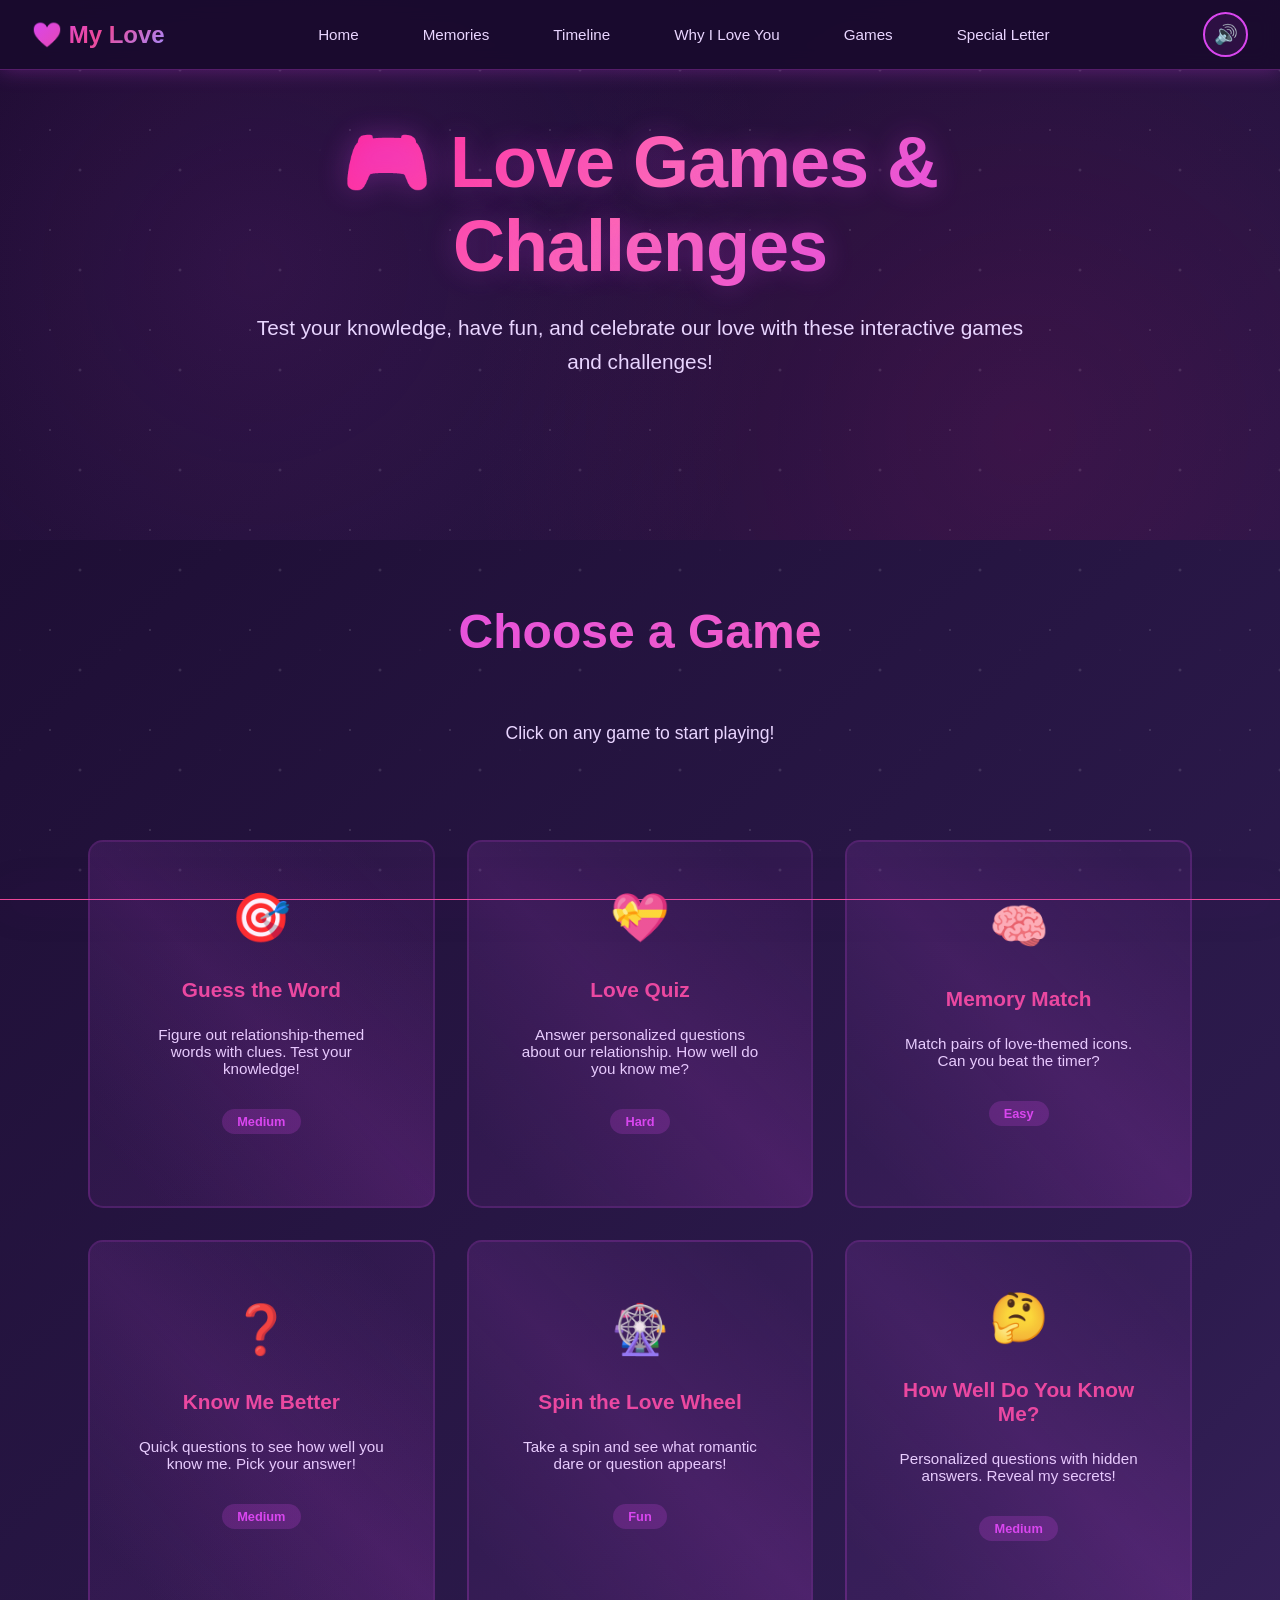
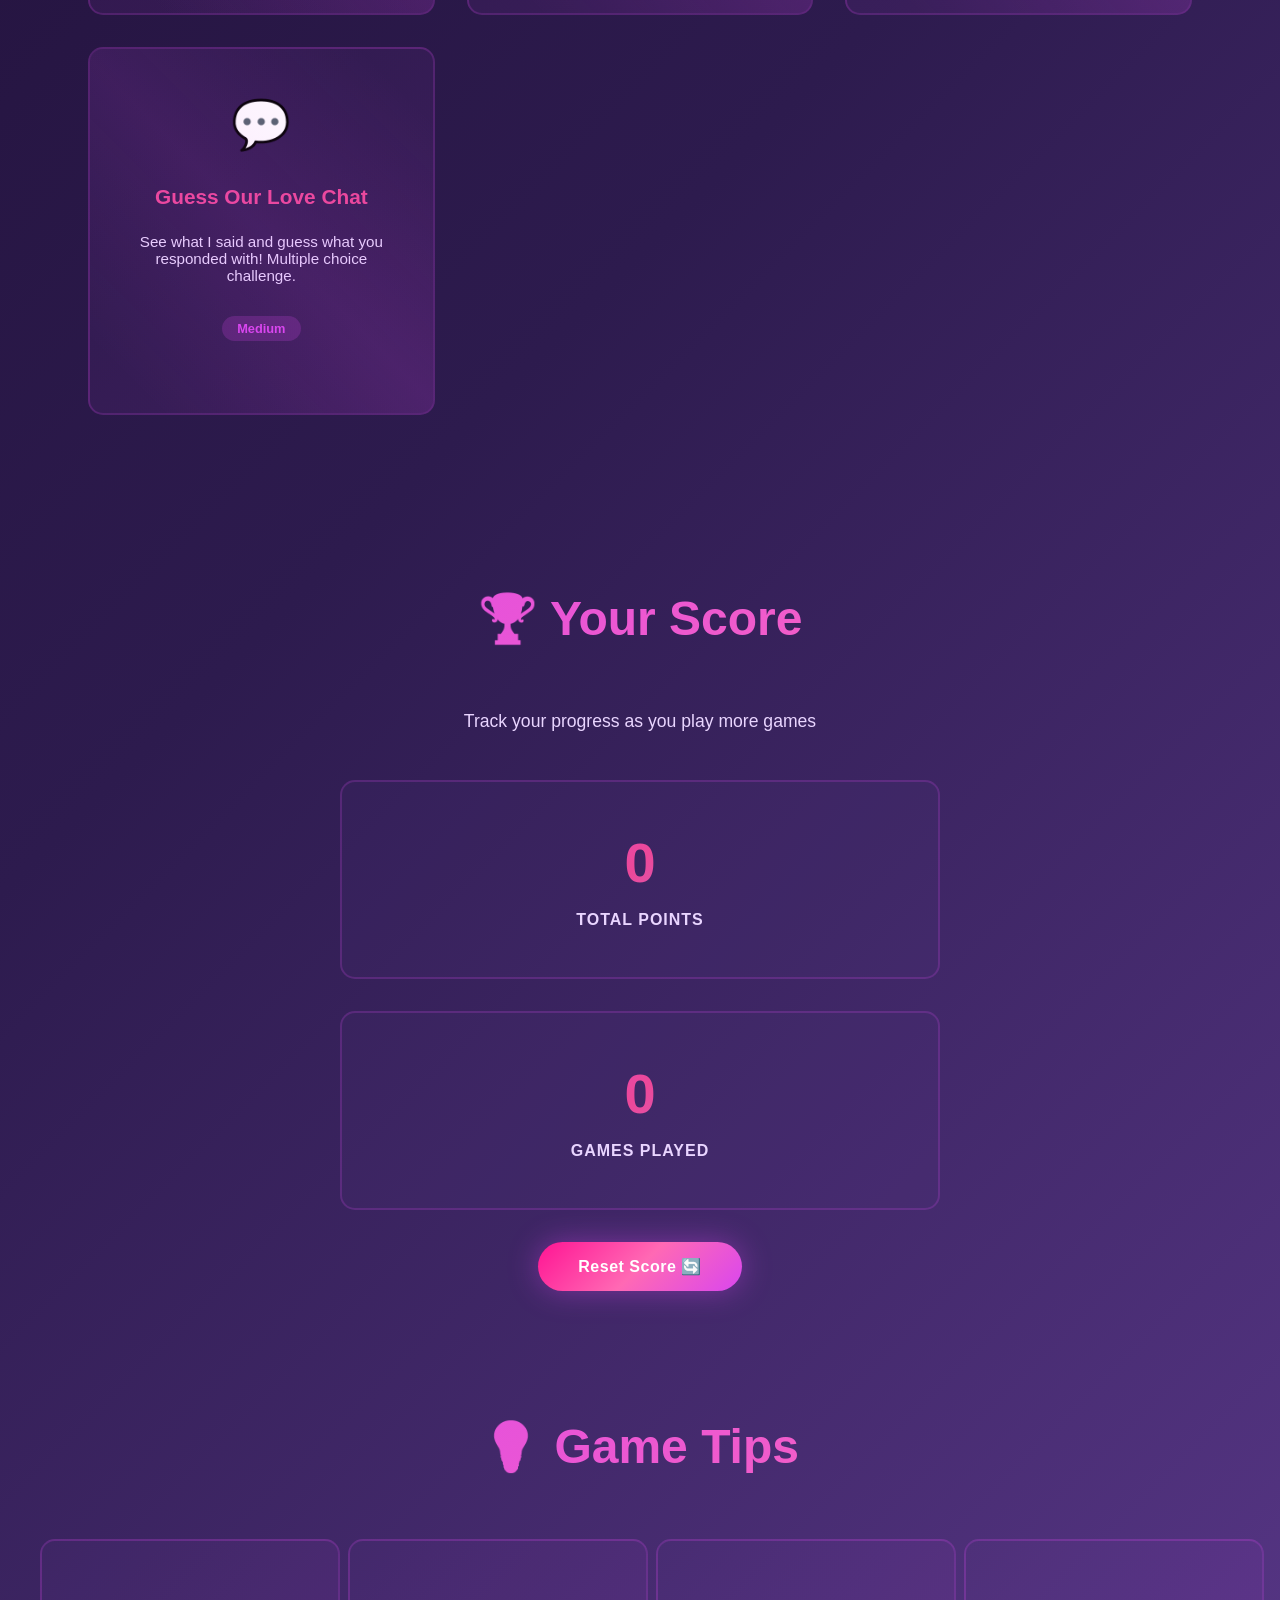
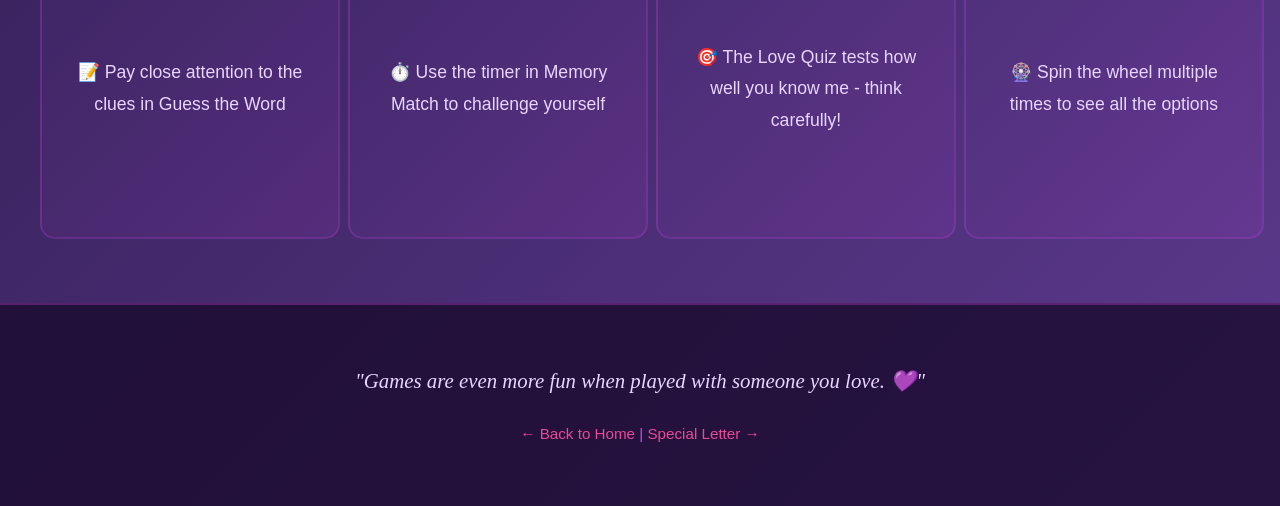
==== gamesUI.html @ 3c6b7a9a "Add files via upload" ====
<!DOCTYPE html>
<html lang="en">
<head>
  <meta charset="UTF-8">
  <meta name="viewport" content="width=device-width, initial-scale=1.0, viewport-fit=cover, user-scalable=yes">
  <meta name="description" content="Interactive Games - Second Monthsary Celebration">
  <meta name="theme-color" content="#5d3a8e">
  <meta name="apple-mobile-web-app-capable" content="yes">
  <meta name="apple-mobile-web-app-status-bar-style" content="black-translucent">
  <title>Love Games 🎮 - Second Monthsary</title>
  <link rel="stylesheet" href="style.css">
  <link href="https://fonts.googleapis.com/css2?family=Poppins:wght@400;600;700;800&display=swap" rel="stylesheet">
</head>
<body>
  <!-- Page Loader -->
  <div class="page-loader">
    <div class="loader-spinner"></div>
  </div>

  <!-- Navigation Bar -->
  <nav>
    <div class="logo">💜 My Love</div>
    <ul class="nav-links">
      <li><a href="index.html">Home</a></li>
      <li><a href="index.html#memories">Memories</a></li>
      <li><a href="index.html#timeline">Timeline</a></li>
      <li><a href="index.html#reasons">Why I Love You</a></li>
      <li><a href="gamesUI.html">Games</a></li>
      <li><a href="special.html">Special Letter</a></li>
    </ul>
    <button class="mobile-menu-toggle">☰</button>
    <button class="music-toggle">🔇</button>
  </nav>

  <main>
    <!-- Games Hero Section -->
    <section class="hero" id="gamesHero" style="min-height: 60vh;">
      <div class="hero-content">
        <h1 class="hero-title">🎮 Love Games & Challenges</h1>
        <p class="hero-subtitle">Test your knowledge, have fun, and celebrate our love with these interactive games and challenges!</p>
      </div>
    </section>

    <!-- Games Container -->
    <section id="games" data-animate>
      <h2 class="section-title">Choose a Game</h2>
      <p class="section-subtitle">Click on any game to start playing!</p>

      <div class="games-container">
        <div class="games-grid">
          <!-- Game 1: Guess the Word -->
          <div class="game-card" data-game="guess-word">
            <div class="game-icon">🎯</div>
            <div class="game-title">Guess the Word</div>
            <div class="game-description">Figure out relationship-themed words with clues. Test your knowledge!</div>
            <div class="game-difficulty">Medium</div>
          </div>

          <!-- Game 2: Love Quiz -->
          <div class="game-card" data-game="quiz">
            <div class="game-icon">💝</div>
            <div class="game-title">Love Quiz</div>
            <div class="game-description">Answer personalized questions about our relationship. How well do you know me?</div>
            <div class="game-difficulty">Hard</div>
          </div>

          <!-- Game 3: Memory Match -->
          <div class="game-card" data-game="memory">
            <div class="game-icon">🧠</div>
            <div class="game-title">Memory Match</div>
            <div class="game-description">Match pairs of love-themed icons. Can you beat the timer?</div>
            <div class="game-difficulty">Easy</div>
          </div>

          <!-- Game 4: Questions & Answers -->
          <div class="game-card" data-game="questions">
            <div class="game-icon">❓</div>
            <div class="game-title">Know Me Better</div>
            <div class="game-description">Quick questions to see how well you know me. Pick your answer!</div>
            <div class="game-difficulty">Medium</div>
          </div>

          <!-- Game 5: Spin the Wheel -->
          <div class="game-card" data-game="wheel">
            <div class="game-icon">🎡</div>
            <div class="game-title">Spin the Love Wheel</div>
            <div class="game-description">Take a spin and see what romantic dare or question appears!</div>
            <div class="game-difficulty">Fun</div>
          </div>

          <!-- Game 6: Personality Quiz -->
          <div class="game-card" data-game="personality">
            <div class="game-icon">🤔</div>
            <div class="game-title">How Well Do You Know Me?</div>
            <div class="game-description">Personalized questions with hidden answers. Reveal my secrets!</div>
            <div class="game-difficulty">Medium</div>
          </div>

          <!-- Game 7: Guess Our Love Chat -->
          <div class="game-card" data-game="chat">
            <div class="game-icon">💬</div>
            <div class="game-title">Guess Our Love Chat</div>
            <div class="game-description">See what I said and guess what you responded with! Multiple choice challenge.</div>
            <div class="game-difficulty">Medium</div>
          </div>
        </div>
      </div>
    </section>

    <!-- Leaderboard Section -->
    <section id="leaderboard" data-animate>
      <h2 class="section-title">🏆 Your Score</h2>
      <p class="section-subtitle">Track your progress as you play more games</p>

      <div style="max-width: 600px; margin: 0 auto;">
        <div class="counter-item">
          <div class="counter-number" id="totalScore">0</div>
          <div class="counter-label">Total Points</div>
        </div>
        <div class="counter-item" style="margin-top: 2rem;">
          <div class="counter-number" id="gamesPlayed">0</div>
          <div class="counter-label">Games Played</div>
        </div>

        <div style="text-align: center; margin-top: 2rem;">
          <button class="cta-button" onclick="resetScores()">Reset Score 🔄</button>
        </div>
      </div>
    </section>

    <!-- Tips Section -->
    <section id="tips" data-animate>
      <h2 class="section-title">💡 Game Tips</h2>
      <div class="reasons-grid">
        <div class="reason-card">
          <div class="reason-text">📝 Pay close attention to the clues in Guess the Word</div>
        </div>
        <div class="reason-card">
          <div class="reason-text">⏱️ Use the timer in Memory Match to challenge yourself</div>
        </div>
        <div class="reason-card">
          <div class="reason-text">🎯 The Love Quiz tests how well you know me - think carefully!</div>
        </div>
        <div class="reason-card">
          <div class="reason-text">🎡 Spin the wheel multiple times to see all the options</div>
        </div>
      </div>
    </section>

    <!-- Footer -->
    <footer>
      <div class="footer-quote">
        "Games are even more fun when played with someone you love. 💜"
      </div>
      <div class="footer-text">
        <a href="index.html">← Back to Home</a> |
        <a href="special.html">Special Letter →</a>
      </div>
    </footer>
  </main>

  <!-- Game Modal -->
  <div class="game-modal">
    <div class="game-modal-content">
      <button class="game-modal-close">✕</button>
      <div class="game-content" id="gameContent"></div>
    </div>
  </div>

  <!-- Scripts -->
  <script src="script.js"></script>

  <script>
    // ========== GAME SYSTEM ==========

    let currentGameState = {
      score: 0,
      gamesPlayed: 0,
      memoryFlipped: [],
      memoryMatches: 0,
      quizCurrentQuestion: 0,
      quizScore: 0,
      currentQuestionIndex: 0,
      currentPersonalityQuestion: 1
    };

    // Initialize when DOM loads
    document.addEventListener('DOMContentLoaded', () => {
      initializeGameCards();
      // Update displayed scores
      updateScoreDisplay();

      // Music toggle
      const musicToggle = document.querySelector('.music-toggle');
      if (musicToggle) {
        musicToggle.addEventListener('click', () => {
          toggleMusic();
        });
      }
    });

    // Also try to initialize immediately in case DOM is already loaded
    if (document.readyState === 'loading') {
      // DOM not ready, wait for DOMContentLoaded
    } else {
      // DOM already loaded
      initializeGameCards();
      updateScoreDisplay();
    }

    function initializeGameCards() {
      // Game card click handlers
      const gameCards = document.querySelectorAll('.game-card');
      console.log('Found game cards:', gameCards.length);
      gameCards.forEach(card => {
        card.addEventListener('click', () => {
          const gameType = card.getAttribute('data-game');
          console.log('Game card clicked:', gameType);
          openGame(gameType);
        });
      });
    }

    function openGame(gameType) {
      const modal = document.querySelector('.game-modal');
      const content = document.getElementById('gameContent') || (modal && modal.querySelector('#gameContent'));

      if (!modal || !content) {
        console.error('Modal or content element not found:', { modal, content });
        return;
      }

      // Reset game state
      resetGameState();

      let gameHtml = '';

      switch(gameType) {
        case 'guess-word':
          gameHtml = createGuessWordGame();
          break;
        case 'quiz':
          gameHtml = createLoveQuizGame();
          break;
        case 'memory':
          gameHtml = createMemoryGame();
          break;
        case 'questions':
          gameHtml = createQuestionsGame();
          break;
        case 'wheel':
          gameHtml = createWheelGame();
          break;
        case 'personality':
          gameHtml = createPersonalityGame();
          break;
        case 'chat':
          gameHtml = createChatGame();
          break;
      }

      content.innerHTML = gameHtml;
      modal.classList.add('active');

      // Small delay to ensure DOM is updated
      setTimeout(() => {
        setupGameListeners(gameType);
      }, 10);
    }

    function resetGameState() {
      currentGameState.memoryFlipped = [];
      currentGameState.memoryMatches = 0;
      currentGameState.quizCurrentQuestion = 0;
      currentGameState.quizScore = 0;
      currentGameState.currentQuestionIndex = 0;
      currentGameState.currentPersonalityQuestion = 1;
    }

    // ========== GAME CREATION FUNCTIONS ==========

    let currentGuessWord = null;

    function createGuessWordGame() {
      const words = CONFIG.GUESS_WORDS;
      currentGuessWord = words[Math.floor(Math.random() * words.length)];
      const blanks = '_'.repeat(currentGuessWord.word.length).split('').join(' ');

      return `
        <h2>🎯 Guess the Word</h2>
        <p style="text-align: center; color: #e9d5ff; margin-bottom: 1rem; font-size: 0.95rem;">
          Relationship-themed word guessing game. Figure out the word from the clue!
        </p>
        <div class="word-display">
          <div class="word-clue">💭 Clue: ${currentGuessWord.clue}</div>
          <div class="word-blank" id="wordBlanks">${blanks}</div>
        </div>
        <input type="text" class="input-field" id="guessInput" placeholder="Type your guess..." autocomplete="off" maxlength="${currentGuessWord.word.length}">
        <div style="text-align: center;">
          <button class="hint-button" id="hintBtn">💡 Hint</button>
          <button class="submit-button" id="submitBtn">✨ Submit</button>
        </div>
        <div id="gameResult" style="margin-top: 1.5rem;"></div>
      `;
    }

    function createLoveQuizGame() {
      const questions = CONFIG.QUIZ_QUESTIONS;
      let html = '<h2>💝 Love Quiz</h2>';
      html += '<div class="quiz-progress"><div class="quiz-progress-bar" id="quizProgress" style="width: 20%"></div></div>';

      questions.forEach((q, idx) => {
        // Shuffle options for this question
        const shuffledOptions = [...q.options].sort(() => Math.random() - 0.5);
        
        html += `
          <div class="quiz-question-item" id="question-${idx}" style="display: ${idx === 0 ? 'block' : 'none'};">
            <div class="quiz-question">${q.q}</div>
            <div class="quiz-options">
              ${shuffledOptions.map((opt) => `
                <button class="option-button" data-qindex="${idx}" data-correct="${q.correct}" data-answer="${opt}">
                  ${opt}
                </button>
              `).join('')}
            </div>
          </div>
        `;
      });

      html += '<div id="quizResults" style="display: none;"></div>';
      return html;
    }

    function createMemoryGame() {
      const icons = ['❤️', '💜', '💖', '✨', '🌹', '💕', '💝', '🦋'];
      const pairs = [...icons, ...icons].sort(() => Math.random() - 0.5);

      let html = '<h2>🧠 Memory Match</h2>';
      html += '<div style="text-align: center; color: #e9d5ff; margin: 1rem 0;">Matches: <span id="matchCount">0</span> / ' + icons.length + '</div>';
      html += '<div class="memory-grid">';

      pairs.forEach((icon, idx) => {
        html += `<div class="memory-card-game" data-card="${idx}" data-icon="${icon}">?</div>`;
      });

      html += '</div>';
      html += '<div style="text-align: center; margin-top: 1.5rem;">';
      html += '<button class="play-again-button" id="resetMemoryBtn">🔄 Play Again</button>';
      html += '<button class="submit-button" id="finishMemoryBtn" style="margin-left: 1rem;">🏁 Finish</button>';
      html += '</div>';
      return html;
    }

    function createQuestionsGame() {
      return `
        <h2>❓ Quick Questions</h2>
        <div id="questionContainer">
          <div class="quiz-question">What do I love most about you?</div>
          <div class="quiz-options">
            <button class="option-button" data-response="Your laugh - it's my favorite melody! 🎵">Your laugh</button>
            <button class="option-button" data-response="Your heart - so pure and kind 💜">Your heart</button>
            <button class="option-button" data-response="Your eyes - they see right into my soul ✨">Your eyes</button>
            <button class="option-button" data-response="Everything! Every single thing about you is perfect to me 💕">Everything</button>
          </div>
        </div>
        <div id="answerResponse" style="margin-top: 1.5rem;"></div>
        <div style="text-align: center; margin-top: 1.5rem;">
          <button class="submit-button" id="nextQuestionBtn">Next Question ➡️</button>
        </div>
      `;
    }

    function createWheelGame() {
      const options = CONFIG.LOVE_WHEEL_OPTIONS;
      return `
        <h2>🎡 Spin the Love Wheel</h2>
        <div style="text-align: center;">
          <div id="wheelResult" style="font-size: 1.3rem; color: #ec4899; font-weight: bold; margin: 2rem 0; min-height: 40px; line-height: 1.6;"></div>
          <button class="submit-button" id="spinBtn">Spin Wheel 🎰</button>
        </div>
        <div style="color: #e9d5ff; font-size: 0.85rem; margin-top: 2rem; background: rgba(217, 70, 239, 0.1); padding: 1rem; border-radius: 10px;">
          <strong>Possible Results:</strong><br>
          ${options.map(opt => `<div>✨ ${opt}</div>`).join('')}
        </div>
      `;
    }

    function createPersonalityGame() {
      return `
        <h2>🤔 How Well Do You Know Me?</h2>
        <div id="personalityQuiz">
          <div class="personality-question" id="personalityQ1">
            <div class="quiz-question">What's my biggest dream?</div>
            <button class="option-button" data-answer="To create beautiful, lasting memories with you and build a life filled with love and laughter 💜✨">
              Click to reveal my answer 💭
            </button>
            <div class="answer-reveal" style="margin-top: 1.5rem; padding: 1rem; background: rgba(217, 70, 239, 0.1); border-radius: 10px; color: #e9d5ff; display: none;"></div>
          </div>
          <div class="personality-question" id="personalityQ2" style="display: none;">
            <div class="quiz-question">What's my favorite way to spend time with you?</div>
            <button class="option-button" data-answer="Just being together, talking about everything and nothing, with your hand in mine 💕">
              Click to reveal my answer 💭
            </button>
            <div class="answer-reveal" style="margin-top: 1.5rem; padding: 1rem; background: rgba(217, 70, 239, 0.1); border-radius: 10px; color: #e9d5ff; display: none;"></div>
          </div>
          <div class="personality-question" id="personalityQ3" style="display: none;">
            <div class="quiz-question">What makes me happiest?</div>
            <button class="option-button" data-answer="Seeing you smile and knowing I'm the reason behind it ✨">
              Click to reveal my answer 💭
            </button>
            <div class="answer-reveal" style="margin-top: 1.5rem; padding: 1rem; background: rgba(217, 70, 239, 0.1); border-radius: 10px; color: #e9d5ff; display: none;"></div>
          </div>
        </div>
        <div style="text-align: center; margin-top: 1.5rem;">
          <button class="submit-button" id="nextPersonalityBtn" style="display: none;" onclick="nextPersonalityQuestion()">Next Question ➡️</button>
          <button class="submit-button" id="finishPersonalityBtn" style="display: none;" onclick="finishPersonalityQuiz()">Finish Quiz 🏁</button>
        </div>
      `;
    }

    let chatGameState = {
      currentRound: 0,
      score: 0
    };

    function createChatGame() {
      const chatRounds = [
        {
          myMessage: 'Hey love! I was waiting for you 💜',
          yourCorrectReply: 'I was thinking about you all day...',
          options: ['I was thinking about you all day...', 'Sorry I\'m late!', 'I\'ve been busy', 'Are you mad at me?']
        },
        {
          myMessage: 'You\'re always on my mind too! 💕',
          yourCorrectReply: 'You mean everything to me',
          options: ['You mean everything to me', 'That\'s sweet', 'Me too!', 'I love you']
        },
        {
          myMessage: 'You are my entire world ❤️',
          yourCorrectReply: 'Forever yours, my love 💜',
          options: ['Forever yours, my love 💜', 'And you\'re mine', 'I\'ll never leave you', 'You\'re my everything too']
        }
      ];

      if (chatGameState.currentRound >= chatRounds.length) {
        return generateChatResults();
      }

      const round = chatRounds[chatGameState.currentRound];
      const shuffledOptions = [...round.options].sort(() => Math.random() - 0.5);

      let html = '<h2>💬 Guess Our Love Chat</h2>';
      html += `<div style="text-align: center; color: #e9d5ff; margin-bottom: 1rem; font-size: 0.9rem;">Round ${chatGameState.currentRound + 1} of ${chatRounds.length}</div>`;
      html += '<div class="quiz-progress"><div class="quiz-progress-bar" id="chatProgress" style="width: ' + ((chatGameState.currentRound + 1) / chatRounds.length * 100) + '%"></div></div>';
      
      html += '<div style="margin: 2rem 0; padding: 1rem; background: rgba(93, 58, 142, 0.2); border-radius: 10px;">';
      html += '<p style="color: #e9d5ff; margin-bottom: 1rem; text-align: left;"><strong>I said:</strong></p>';
      html += `<div style="background: var(--gradient-button); color: white; padding: 1rem; border-radius: 10px; margin-bottom: 1.5rem; text-align: right; word-wrap: break-word;">${round.myMessage}</div>`;
      
      html += '<p style="color: #e9d5ff; margin-bottom: 1rem; text-align: left;"><strong>What did you say?</strong></p>';
      html += '<div class="quiz-options" style="display: flex; flex-direction: column; gap: 0.75rem;">';
      shuffledOptions.forEach((opt) => {
        html += `<button class="option-button chat-option" data-correct="${round.yourCorrectReply}" data-answer="${opt}" style="text-align: left;">${opt}</button>`;
      });
      html += '</div></div>';
      html += '<div id="chatFeedback" style="margin-top: 1rem;"></div>';

      return html;
    }

    function generateChatResults() {
      const percentage = Math.round((chatGameState.score / 30) * 100);
      let message = '';
      if (percentage === 100) message = 'Perfect! You know exactly what I\'d say! 💯';
      else if (percentage >= 80) message = 'Amazing! You know me so well! 🌟';
      else if (percentage >= 60) message = 'Great! You understand me! 💜';
      else message = 'Not bad! Let\'s chat more so you get to know me! 💕';

      let html = '<div style="text-align: center; padding: 2rem; color: #e9d5ff;">';
      html += '<h3 style="font-size: 1.8rem; margin-bottom: 1rem;">Chat Complete! 🎉</h3>';
      html += `<div style="font-size: 2rem; color: #ec4899; margin: 1.5rem 0;">${chatGameState.score} / 30 Points</div>`;
      html += `<p style="font-size: 1.1rem; margin-bottom: 1rem;">${message}</p>`;
      html += '<p style="opacity: 0.8;">You know me better than anyone! 💜✨</p>';
      html += '</div>';
      return html;
    }

    // ========== GAME LOGIC FUNCTIONS ==========

    function setupGameListeners(gameType) {
      // Close modal on X button
      const closeBtn = document.querySelector('.game-modal-close');
      if (closeBtn) {
        closeBtn.onclick = () => closeGameModal();
      }

      // Close modal when clicking outside
      const modal = document.querySelector('.game-modal');
      if (modal) {
        modal.onclick = (e) => {
          if (e.target === modal) closeGameModal();
        };
      }

      // Setup game-specific event listeners based on game type
      switch(gameType) {
        case 'guess-word':
          setupGuessWordListeners();
          break;
        case 'quiz':
          setupQuizListeners();
          break;
        case 'memory':
          setupMemoryListeners();
          break;
        case 'questions':
          setupQuestionsListeners();
          break;
        case 'wheel':
          setupWheelListeners();
          break;
        case 'personality':
          setupPersonalityListeners();
          break;
        case 'chat':
          setupChatListeners();
          break;
      }
    }

    function setupGuessWordListeners() {
      // Check if CONFIG is available
      if (typeof CONFIG === 'undefined' || !CONFIG.GUESS_WORDS) {
        console.error('CONFIG or GUESS_WORDS not available');
        return;
      }

      // Use the word selected in createGuessWordGame
      if (!currentGuessWord) {
        console.error('No current guess word available');
        return;
      }

      const hintBtn = document.getElementById('hintBtn');
      const submitBtn = document.getElementById('submitBtn');
      const input = document.getElementById('guessInput');

      console.log('Setting up guess word listeners:', { hintBtn, submitBtn, input });

      if (hintBtn) {
        hintBtn.addEventListener('click', () => {
          showWordHint(currentGuessWord.word, currentGuessWord.clue);
        });
      }

      if (submitBtn) {
        submitBtn.addEventListener('click', () => {
          checkGuess(currentGuessWord.word);
        });
      }

      if (input) {
        input.addEventListener('keypress', (e) => {
          if (e.key === 'Enter') {
            checkGuess(currentGuessWord.word);
          }
        });
      }
    }

    function setupQuizListeners() {
      // Quiz options need listeners
      const optionButtons = document.querySelectorAll('.option-button');

      optionButtons.forEach((btn) => {
        btn.addEventListener('click', () => {
          const qIndex = parseInt(btn.getAttribute('data-qindex'));
          const correctAnswer = btn.getAttribute('data-correct');
          const selectedAnswer = btn.getAttribute('data-answer');
          selectQuizAnswer(qIndex, correctAnswer, selectedAnswer);
        });
      });
    }

    function setupMemoryListeners() {
      const memoryCards = document.querySelectorAll('.memory-card-game');
      memoryCards.forEach((card, index) => {
        card.addEventListener('click', () => flipMemoryCard(index));
      });

      const resetBtn = document.getElementById('resetMemoryBtn');
      const finishBtn = document.getElementById('finishMemoryBtn');

      if (resetBtn) {
        resetBtn.addEventListener('click', resetMemoryGame);
      }

      if (finishBtn) {
        finishBtn.addEventListener('click', closeGameModal);
      }
    }

    function setupQuestionsListeners() {
      const optionButtons = document.querySelectorAll('#questionContainer .option-button');
      const nextBtn = document.getElementById('nextQuestionBtn');

      optionButtons.forEach((btn) => {
        btn.addEventListener('click', () => {
          const response = btn.getAttribute('data-response');
          showQuestionResponse(response);
        });
      });

      if (nextBtn) {
        nextBtn.addEventListener('click', nextQuestion);
      }
    }

    function setupWheelListeners() {
      const spinBtn = document.getElementById('spinBtn');
      if (spinBtn) {
        spinBtn.addEventListener('click', spinWheel);
      }
    }

    function setupPersonalityListeners() {
      const revealButtons = document.querySelectorAll('.personality-question .option-button');
      const nextBtn = document.getElementById('nextPersonalityBtn');
      const finishBtn = document.getElementById('finishPersonalityBtn');

      revealButtons.forEach((btn) => {
        btn.addEventListener('click', () => {
          const answer = btn.getAttribute('data-answer');
          revealAnswer(btn, answer);
        });
      });

      if (nextBtn) {
        nextBtn.addEventListener('click', () => {
          nextPersonalityQuestion();
          // Reset button states for next question
          const nextBtn = document.getElementById('nextPersonalityBtn');
          const finishBtn = document.getElementById('finishPersonalityBtn');
          if (nextBtn) nextBtn.style.display = 'none';
          if (finishBtn) finishBtn.style.display = 'none';
        });
      }

      if (finishBtn) {
        finishBtn.addEventListener('click', finishPersonalityQuiz);
      }
    }

    function setupChatListeners() {
      const chatOptions = document.querySelectorAll('.chat-option');
      
      chatOptions.forEach((btn) => {
        btn.addEventListener('click', () => {
          const correctAnswer = btn.getAttribute('data-correct');
          const selectedAnswer = btn.getAttribute('data-answer');
          checkChatAnswer(correctAnswer, selectedAnswer);
        });
      });
    }

    function checkChatAnswer(correctAnswer, selectedAnswer) {
      const feedback = document.getElementById('chatFeedback');
      const isCorrect = selectedAnswer === correctAnswer;
      
      if (isCorrect) {
        chatGameState.score += 10;
        feedback.innerHTML = `
          <div style="text-align: center; color: #00d084; padding: 1rem; background: rgba(0, 208, 132, 0.1); border-radius: 10px; font-weight: bold;">
            ✨ That\'s exactly what I\'d say! +10 points 🎉
          </div>
        `;
        triggerConfetti();
      } else {
        feedback.innerHTML = `
          <div style="text-align: center; color: #ffd700; padding: 1rem; background: rgba(255, 215, 0, 0.1); border-radius: 10px;">
            Close! I would have said: "${correctAnswer}"
          </div>
        `;
      }
      
      // Disable all buttons
      document.querySelectorAll('.chat-option').forEach(btn => btn.disabled = true);
      
      // Load next round after 3 seconds
      setTimeout(() => {
        chatGameState.currentRound++;
        const gameContent = document.getElementById('gameContent');
        if (gameContent) {
          gameContent.innerHTML = createChatGame();
          setTimeout(() => {
            setupChatListeners();
          }, 10);
        }
      }, 3000);
    }

    function closeGameModal() {
      document.querySelector('.game-modal').classList.remove('active');
    }

    // Guess Word Game
    function showWordHint(word, clue) {
      const result = document.getElementById('gameResult');
      if (result) {
        const revealed = word.substring(0, Math.ceil(word.length / 2)) + '_'.repeat(Math.floor(word.length / 2));
        result.innerHTML = `<div style="text-align: center; color: #a78bfa; font-size: 1.1rem; padding: 1rem; background: rgba(217, 70, 239, 0.1); border-radius: 10px;">💡 Hint: ${revealed}</div>`;
      }
    }

    function checkGuess(correctWord) {
      const input = document.getElementById('guessInput');
      const result = document.getElementById('gameResult');

      if (!input || !result) return;

      const userGuess = input.value.toUpperCase();

      if (userGuess === correctWord) {
        result.innerHTML = `
          <div style="text-align: center; color: #00d084; padding: 1rem; background: rgba(0, 208, 132, 0.1); border-radius: 10px; font-weight: bold; font-size: 1.1rem;">
            ✨ Correct! You got it right! 🎉
          </div>
        `;
        updateScore(10);
        triggerConfetti();
        
        // Disable input and buttons during countdown
        input.disabled = true;
        const hintBtn = document.getElementById('hintBtn');
        const submitBtn = document.getElementById('submitBtn');
        if (hintBtn) hintBtn.disabled = true;
        if (submitBtn) submitBtn.disabled = true;
        
        // Load next word after 5 seconds
        setTimeout(() => {
          loadNextWord();
        }, 5000);
      } else if (userGuess === '') {
        result.innerHTML = `<div style="text-align: center; color: #ff6b6b; padding: 1rem;">Please enter a guess!</div>`;
      } else {
        result.innerHTML = `<div style="text-align: center; color: #ff6b6b; padding: 1rem;">❌ Incorrect! Try again or use the hint.</div>`;
      }
    }

    function loadNextWord() {
      // Select a new random word
      const words = CONFIG.GUESS_WORDS;
      currentGuessWord = words[Math.floor(Math.random() * words.length)];
      
      // Update the game content
      const gameContent = document.getElementById('gameContent');
      if (gameContent) {
        gameContent.innerHTML = createGuessWordGame();
        
        // Re-attach event listeners for the new game
        setTimeout(() => {
          setupGuessWordListeners();
        }, 10);
      }
    }

    // Love Quiz Game
    function selectQuizAnswer(qIndex, correctAnswer, selectedAnswer) {
      const questions = CONFIG.QUIZ_QUESTIONS;
      const currentQ = questions[qIndex];

      // Check if answer is correct by comparing the selected answer with the correct answer
      const isCorrect = selectedAnswer === correctAnswer;
      if (isCorrect) currentGameState.quizScore++;

      // Hide current question
      const currentQuestion = document.getElementById(`question-${qIndex}`);
      if (currentQuestion) currentQuestion.style.display = 'none';

      // Show next question or results
      currentGameState.quizCurrentQuestion++;
      if (currentGameState.quizCurrentQuestion < questions.length) {
        const nextQuestion = document.getElementById(`question-${currentGameState.quizCurrentQuestion}`);
        if (nextQuestion) nextQuestion.style.display = 'block';
        updateQuizProgress();
      } else {
        showQuizResults();
      }
    }

    function updateQuizProgress() {
      const progressBar = document.getElementById('quizProgress');
      if (progressBar) {
        const progress = ((currentGameState.quizCurrentQuestion + 1) / CONFIG.QUIZ_QUESTIONS.length) * 100;
        progressBar.style.width = progress + '%';
      }
    }

    function showQuizResults() {
      const score = currentGameState.quizScore;
      const total = CONFIG.QUIZ_QUESTIONS.length;
      const percentage = Math.round((score / total) * 100);

      let message = '';
      if (percentage >= 80) message = 'Perfect! You know me so well! 💯';
      else if (percentage >= 60) message = 'Great job! You\'re getting to know me! 🌟';
      else message = 'Keep learning about me! Every day is a new discovery! 💜';

      const resultDiv = document.getElementById('quizResults');
      if (resultDiv) {
        resultDiv.innerHTML = `
          <div style="text-align: center; padding: 2rem; background: rgba(217, 70, 239, 0.1); border-radius: 10px; color: #e9d5ff;">
            <h3 style="color: #ec4899; margin-bottom: 1rem;">Quiz Complete! 🎉</h3>
            <div style="font-size: 2rem; font-weight: bold; margin: 1rem 0;">${score}/${total} (${percentage}%)</div>
            <p style="font-size: 1.1rem; margin: 1rem 0;">${message}</p>
            <button class="submit-button" onclick="closeGameModal()">Finish Quiz 🏁</button>
          </div>
        `;
        resultDiv.style.display = 'block';

        updateScore(score * 5);
        if (percentage >= 80) triggerConfetti();
      }
    }

    // Memory Game
    function flipMemoryCard(index) {
      const card = document.querySelector(`[data-card="${index}"]`);
      if (!card || card.classList.contains('matched') || card.classList.contains('flipped') || currentGameState.memoryFlipped.length >= 2) return;

      card.classList.add('flipped');
      card.textContent = card.getAttribute('data-icon');
      currentGameState.memoryFlipped.push({ index, icon: card.getAttribute('data-icon') });

      if (currentGameState.memoryFlipped.length === 2) {
        setTimeout(checkMemoryMatch, 1000);
      }
    }

    function checkMemoryMatch() {
      const [card1, card2] = currentGameState.memoryFlipped;

      if (card1.icon === card2.icon) {
        // Match found
        const card1El = document.querySelector(`[data-card="${card1.index}"]`);
        const card2El = document.querySelector(`[data-card="${card2.index}"]`);
        if (card1El) card1El.classList.add('matched');
        if (card2El) card2El.classList.add('matched');
        currentGameState.memoryMatches++;
        const matchCount = document.getElementById('matchCount');
        if (matchCount) matchCount.textContent = currentGameState.memoryMatches;

        if (currentGameState.memoryMatches === 8) {
          // Game complete
          setTimeout(() => {
            alert('🎉 Congratulations! You matched all pairs!');
            updateScore(20);
            triggerConfetti();
          }, 500);
        }
      } else {
        // No match
        const card1El = document.querySelector(`[data-card="${card1.index}"]`);
        const card2El = document.querySelector(`[data-card="${card2.index}"]`);
        if (card1El) {
          card1El.classList.remove('flipped');
          card1El.textContent = '?';
        }
        if (card2El) {
          card2El.classList.remove('flipped');
          card2El.textContent = '?';
        }
      }

      currentGameState.memoryFlipped = [];
    }

    function resetMemoryGame() {
      currentGameState.memoryFlipped = [];
      currentGameState.memoryMatches = 0;
      const matchCount = document.getElementById('matchCount');
      if (matchCount) matchCount.textContent = '0';

      const cards = document.querySelectorAll('.memory-card-game');
      cards.forEach(card => {
        card.classList.remove('flipped', 'matched');
        card.textContent = '?';
      });
    }

    // Questions Game
    const questions = [
      {
        q: 'What do I love most about you?',
        options: ['Your laugh', 'Your heart', 'Your eyes', 'Everything'],
        responses: [
          'Your laugh - it\'s my favorite melody! 🎵',
          'Your heart - so pure and kind 💜',
          'Your eyes - they see right into my soul ✨',
          'Everything! Every single thing about you is perfect to me 💕'
        ]
      },
      {
        q: 'What\'s my favorite memory with you?',
        options: ['Our first date', 'Late night talks', 'Your smile', 'Being together'],
        responses: [
          'Our first date - when I knew you were special 💫',
          'Late night talks - I could listen to you forever 💬',
          'Your smile - it lights up my entire world ✨',
          'Just being together - every moment is precious 💕'
        ]
      },
      {
        q: 'How do you make me feel?',
        options: ['Happy', 'Safe', 'Loved', 'Complete'],
        responses: [
          'Happy - you bring joy to every day 🌈',
          'Safe - I feel secure in your love 🛡️',
          'Loved - you show me love in everything you do 💖',
          'Complete - you make me whole 💑'
        ]
      }
    ];

    function showQuestionResponse(response) {
      const resultDiv = document.getElementById('answerResponse');
      if (resultDiv) {
        resultDiv.innerHTML = `
          <div style="padding: 1rem; background: rgba(217, 70, 239, 0.1); border-radius: 10px; color: #e9d5ff; text-align: center; font-size: 1.1rem;">
            💕 ${response}
          </div>
        `;
        updateScore(5);
      }
    }

    function nextQuestion() {
      currentGameState.currentQuestionIndex++;
      const questionContainer = document.getElementById('questionContainer');
      const answerResponse = document.getElementById('answerResponse');

      if (currentGameState.currentQuestionIndex < questions.length) {
        const q = questions[currentGameState.currentQuestionIndex];
        if (questionContainer) {
          questionContainer.innerHTML = `
            <div class="quiz-question">${q.q}</div>
            <div class="quiz-options">
              ${q.options.map((opt, i) => `
                <button class="option-button" onclick="showQuestionResponse('${q.responses[i]}')">${opt}</button>
              `).join('')}
            </div>
          `;
        }
        if (answerResponse) answerResponse.innerHTML = '';
      } else {
        if (questionContainer) {
          questionContainer.innerHTML = `
            <div style="text-align: center; padding: 2rem; color: #e9d5ff;">
              <h3>Questions Complete! 🎉</h3>
              <p>You've learned so much about how I feel! 💜</p>
            </div>
          `;
        }
        const nextBtn = document.querySelector('#questionContainer + div');
        if (nextBtn) nextBtn.style.display = 'none';
        updateScore(15);
        triggerConfetti();
      }
    }

    // Wheel Game
    function spinWheel() {
      const result = document.getElementById('wheelResult');
      if (result) {
        const selectedOption = CONFIG.LOVE_WHEEL_OPTIONS[Math.floor(Math.random() * CONFIG.LOVE_WHEEL_OPTIONS.length)];
        result.innerHTML = `<div style="animation: heartbeat 0.6s ease;">🎡 ${selectedOption}</div>`;
        updateScore(5);
      }
    }

    // Personality Quiz
    function revealAnswer(btn, answer) {
      const reveal = btn.parentElement.querySelector('.answer-reveal');
      if (reveal) {
        reveal.textContent = answer;
        reveal.style.display = 'block';
        btn.style.display = 'none';

        // Show next button
        const nextBtn = document.getElementById('nextPersonalityBtn');
        const finishBtn = document.getElementById('finishPersonalityBtn');

        if (currentGameState.currentPersonalityQuestion < 3) {
          if (nextBtn) nextBtn.style.display = 'inline-block';
        } else {
          if (finishBtn) finishBtn.style.display = 'inline-block';
        }

        updateScore(10);
        triggerConfetti();
      }
    }

    function nextPersonalityQuestion() {
      const currentQ = document.getElementById(`personalityQ${currentGameState.currentPersonalityQuestion}`);
      if (currentQ) currentQ.style.display = 'none';

      currentGameState.currentPersonalityQuestion++;
      const nextQ = document.getElementById(`personalityQ${currentGameState.currentPersonalityQuestion}`);
      if (nextQ) nextQ.style.display = 'block';

      const nextBtn = document.getElementById('nextPersonalityBtn');
      if (nextBtn) nextBtn.style.display = 'none';
    }

    function finishPersonalityQuiz() {
      const quizDiv = document.getElementById('personalityQuiz');
      if (quizDiv) {
        quizDiv.innerHTML = `
          <div style="text-align: center; padding: 2rem; color: #e9d5ff;">
            <h3>Personality Quiz Complete! 🎉</h3>
            <p>You now know some of my deepest thoughts and dreams! 💜</p>
            <p>Thank you for wanting to understand me better. It means the world to me. ✨</p>
          </div>
        `;
      }
      const controls = document.querySelector('#personalityQuiz + div');
      if (controls) controls.style.display = 'none';
      updateScore(25);
      triggerConfetti();
    }

    // ========== UTILITY FUNCTIONS ==========

    function updateScore(points) {
      let currentScore = parseInt(localStorage.getItem('totalScore') || '0');
      let currentGames = parseInt(localStorage.getItem('gamesPlayed') || '0');

      currentScore += points;
      currentGames += 1;

      localStorage.setItem('totalScore', currentScore.toString());
      localStorage.setItem('gamesPlayed', currentGames.toString());

      updateScoreDisplay();
    }

    function updateScoreDisplay() {
      const totalScoreEl = document.getElementById('totalScore');
      const gamesPlayedEl = document.getElementById('gamesPlayed');

      const storedScore = localStorage.getItem('totalScore') || '0';
      const storedGames = localStorage.getItem('gamesPlayed') || '0';

      if (totalScoreEl) totalScoreEl.textContent = storedScore;
      if (gamesPlayedEl) gamesPlayedEl.textContent = storedGames;
    }

    function resetScores() {
      localStorage.setItem('totalScore', '0');
      localStorage.setItem('gamesPlayed', '0');
      updateScoreDisplay();
    }

    function toggleMusic() {
      const toggle = document.querySelector('.music-toggle');
      if (musicEnabled) {
        pauseBackgroundMusic();
        if (toggle) toggle.textContent = '🔇';
      } else {
        playBackgroundMusic();
        if (toggle) toggle.textContent = '🔊';
      }
    }

    // Confetti effect
    function triggerConfetti() {
      const confettiContainer = document.createElement('div');
      confettiContainer.style.cssText = `
        position: fixed;
        top: 0;
        left: 0;
        width: 100%;
        height: 100%;
        pointer-events: none;
        z-index: 1000;
      `;

      for (let i = 0; i < 50; i++) {
        const confetti = document.createElement('div');
        confetti.textContent = ['✨', '💜', '💖', '🌹', '💕'][Math.floor(Math.random() * 5)];
        confetti.style.cssText = `
          position: absolute;
          left: ${Math.random() * 100}%;
          animation: confetti-fall ${2 + Math.random() * 3}s linear;
          font-size: ${20 + Math.random() * 20}px;
          color: ${['#ec4899', '#a78bfa', '#f59e0b', '#10b981', '#ef4444'][Math.floor(Math.random() * 5)]};
        `;
        confettiContainer.appendChild(confetti);
      }

      document.body.appendChild(confettiContainer);
      setTimeout(() => {
        if (document.body.contains(confettiContainer)) {
          document.body.removeChild(confettiContainer);
        }
      }, 5000);
    }
  </script>
</body>
</html>
---- style.css ----
/* ============================================
   SECOND MONTHSARY WEBSITE - COMPREHENSIVE CSS
   ============================================ */

/* ========== CSS VARIABLES & THEME ========== */
:root {
  /* Primary Colors - Romantic Purple/Violet/Pink Palette */
  --primary-dark: #1a0b2e;
  --primary-purple: #5d3a8e;
  --primary-pink: #ff1493;
  --secondary-pink: #ff69b4;
  --accent-violet: #b366ff;
  --neon-purple: #d946ef;
  --neon-pink: #ec4899;
  --glow-purple: #a78bfa;
  --light-purple: #e9d5ff;
  
  /* Supporting Colors */
  --white: #ffffff;
  --soft-white: #f5f3ff;
  --light-gray: #e8e5f5;
  --dark-gray: #2d1b4e;
  --text-dark: #0f0419;
  
  /* Gradients */
  --gradient-main: linear-gradient(135deg, #1a0b2e 0%, #2d1b4e 50%, #5d3a8e 100%);
  --gradient-card: linear-gradient(135deg, rgba(93, 58, 142, 0.1) 0%, rgba(217, 70, 239, 0.1) 100%);
  --gradient-button: linear-gradient(135deg, #ff1493 0%, #ff69b4 50%, #d946ef 100%);
  --gradient-neon: linear-gradient(135deg, #d946ef 0%, #ec4899 50%, #a78bfa 100%);
  
  /* Shadows & Glows */
  --glow-soft: 0 0 20px rgba(217, 70, 239, 0.3);
  --glow-medium: 0 0 40px rgba(217, 70, 239, 0.5);
  --glow-strong: 0 0 60px rgba(217, 70, 239, 0.7);
  --shadow-sm: 0 4px 15px rgba(0, 0, 0, 0.1);
  --shadow-md: 0 10px 30px rgba(0, 0, 0, 0.2);
  --shadow-lg: 0 20px 50px rgba(0, 0, 0, 0.3);
  
  /* Fonts */
  --font-primary: 'Segoe UI', Tahoma, Geneva, Verdana, sans-serif;
  --font-accent: 'Georgia', serif;
  
  /* Spacing */
  --spacing-xs: 0.5rem;
  --spacing-sm: 1rem;
  --spacing-md: 1.5rem;
  --spacing-lg: 2rem;
  --spacing-xl: 3rem;
  --spacing-2xl: 4rem;
}

/* ========== GLOBAL STYLES ========== */
* {
  -webkit-tap-highlight-color: transparent;
  -webkit-touch-callout: none;
}

html, body {
  -webkit-user-select: none;
  -webkit-user-drag: none;
  -webkit-text-size-adjust: 100%;
}

a, button {
  -webkit-tap-highlight-color: rgba(217, 70, 239, 0.1);
  touch-action: manipulation;
}

input, textarea, select {
  -webkit-user-select: text;
  -webkit-tap-highlight-color: transparent;
}

/* ========== LOGIN PANEL STYLES ========== */
.login-panel {
  position: fixed;
  top: 0;
  left: 0;
  width: 100%;
  height: 100%;
  background: var(--gradient-main);
  display: flex;
  justify-content: center;
  align-items: center;
  z-index: 9999;
  backdrop-filter: blur(5px);
  animation: fadeIn 0.5s ease;
}

.login-panel.hidden {
  display: none !important;
}

.login-container {
  background: rgba(45, 27, 78, 0.95);
  border: 2px solid var(--neon-pink);
  border-radius: 20px;
  padding: 3rem 2rem;
  max-width: 400px;
  width: 90%;
  box-shadow: 0 0 60px rgba(217, 70, 239, 0.6), inset 0 0 30px rgba(217, 70, 239, 0.1);
  backdrop-filter: blur(10px);
  animation: slideInUp 0.6s ease;
}

.login-header {
  text-align: center;
  margin-bottom: 2rem;
}

.login-header h1 {
  font-size: 2rem;
  color: var(--neon-pink);
  margin: 0 0 0.5rem 0;
  font-weight: 700;
}

.login-header p {
  color: var(--light-purple);
  font-size: 0.95rem;
  margin: 0;
}

.login-form {
  display: flex;
  flex-direction: column;
  gap: 1.5rem;
  margin-bottom: 1.5rem;
}

.form-group {
  display: flex;
  flex-direction: column;
}

.form-group label {
  color: var(--light-purple);
  font-weight: 600;
  margin-bottom: 0.5rem;
  font-size: 0.9rem;
}

.form-group input {
  padding: 0.75rem 1rem;
  border: 2px solid rgba(217, 70, 239, 0.3);
  border-radius: 10px;
  background: rgba(0, 0, 0, 0.3);
  color: var(--white);
  font-size: 1rem;
  transition: all 0.3s ease;
  font-family: var(--font-primary);
}

.form-group input:focus {
  outline: none;
  border-color: var(--neon-pink);
  box-shadow: 0 0 20px rgba(217, 70, 239, 0.4);
  background: rgba(0, 0, 0, 0.5);
}

.form-group input::placeholder {
  color: rgba(233, 213, 255, 0.5);
}

.login-button {
  padding: 0.9rem 1.5rem;
  background: var(--gradient-button);
  color: var(--white);
  border: none;
  border-radius: 10px;
  font-weight: 700;
  font-size: 1rem;
  cursor: pointer;
  transition: all 0.3s ease;
  box-shadow: 0 0 20px rgba(217, 70, 239, 0.3);
}

.login-button:hover {
  transform: translateY(-2px);
  box-shadow: 0 0 40px rgba(217, 70, 239, 0.6);
}

.login-button:active {
  transform: translateY(0);
}

.hint-button {
  padding: 0.75rem 1rem;
  background: transparent;
  color: var(--neon-pink);
  border: 2px solid var(--neon-pink);
  border-radius: 8px;
  font-weight: 600;
  font-size: 0.9rem;
  cursor: pointer;
  transition: all 0.3s ease;
}

.hint-button:hover {
  background: rgba(217, 70, 239, 0.1);
  box-shadow: 0 0 20px rgba(217, 70, 239, 0.3);
}

.hint-box {
  background: rgba(217, 70, 239, 0.15);
  border-left: 4px solid var(--neon-pink);
  padding: 1rem;
  border-radius: 8px;
  color: var(--light-purple);
  animation: slideInDown 0.3s ease;
}

.hint-box p {
  margin: 0.5rem 0;
  font-size: 0.95rem;
}

.hint-box code {
  background: rgba(0, 0, 0, 0.3);
  padding: 0.3rem 0.6rem;
  border-radius: 4px;
  color: var(--neon-pink);
  font-weight: 600;
  font-family: 'Courier New', monospace;
}

.login-footer {
  text-align: center;
  color: rgba(233, 213, 255, 0.7);
  font-size: 0.85rem;
  margin: 0;
}

/* ========== UNIVERSAL BUTTON STYLES (ANDROID/TOUCH SUPPORT) ========== */
button {
  touch-action: manipulation;
  -webkit-tap-highlight-color: transparent;
  user-select: none;
  -webkit-user-select: none;
  min-height: 44px;
  min-width: 44px;
}

.login-footer {
  text-align: center;
  color: rgba(233, 213, 255, 0.7);
  font-size: 0.85rem;
  margin: 0;
  
  /* Transitions */
  --transition-fast: 0.2s ease;
  --transition-normal: 0.3s ease;
  --transition-slow: 0.5s ease;
  --transition-smooth: 0.6s cubic-bezier(0.4, 0, 0.2, 1);
}

/* ========== GLOBAL STYLES ========== */
* {
  margin: 0;
  padding: 0;
  box-sizing: border-box;
}

html {
  scroll-behavior: smooth;
}

body {
  font-family: var(--font-primary);
  background: var(--gradient-main);
  color: var(--text-dark);
  overflow-x: hidden;
  position: relative;
  min-height: 100vh;
}

body::before {
  content: '';
  position: fixed;
  top: 0;
  left: 0;
  width: 100%;
  height: 100%;
  background: url('data:image/svg+xml,<svg xmlns="http://www.w3.org/2000/svg" width="100" height="100"><defs><pattern id="stars" x="0" y="0" width="100" height="100" patternUnits="userSpaceOnUse"><circle cx="50" cy="30" r="1" fill="white" opacity="0.5"/><circle cx="20" cy="50" r="0.5" fill="white" opacity="0.3"/><circle cx="80" cy="70" r="1.5" fill="white" opacity="0.4"/></pattern></defs><rect width="100" height="100" fill="none"/><rect width="100" height="100" fill="url(%23stars)"/></svg>');
  pointer-events: none;
  z-index: 0;
  opacity: 0.3;
  animation: twinkleStars 8s ease-in-out infinite;
}

body::after {
  content: '';
  position: fixed;
  bottom: 0;
  left: 0;
  width: 100%;
  height: 1px;
  background: var(--neon-pink);
  box-shadow: var(--glow-medium);
  z-index: 1;
}

main {
  position: relative;
  z-index: 2;
}

/* ========== ANIMATIONS & KEYFRAMES ========== */

@keyframes fadeInUp {
  from {
    opacity: 0;
    transform: translateY(30px);
  }
  to {
    opacity: 1;
    transform: translateY(0);
  }
}

@keyframes fadeInDown {
  from {
    opacity: 0;
    transform: translateY(-30px);
  }
  to {
    opacity: 1;
    transform: translateY(0);
  }
}

@keyframes fadeIn {
  from {
    opacity: 0;
  }
  to {
    opacity: 1;
  }
}

@keyframes slideInLeft {
  from {
    opacity: 0;
    transform: translateX(-50px);
  }
  to {
    opacity: 1;
    transform: translateX(0);
  }
}

@keyframes slideInRight {
  from {
    opacity: 0;
    transform: translateX(50px);
  }
  to {
    opacity: 1;
    transform: translateX(0);
  }
}

@keyframes pulse {
  0%, 100% {
    box-shadow: 0 0 0 0 rgba(217, 70, 239, 0.7);
  }
  50% {
    box-shadow: 0 0 0 15px rgba(217, 70, 239, 0);
  }
}

@keyframes heartbeat {
  0%, 100% {
    transform: scale(1);
  }
  25% {
    transform: scale(1.1);
  }
  50% {
    transform: scale(1);
  }
  75% {
    transform: scale(1.1);
  }
}

@keyframes floatHeart {
  0% {
    opacity: 0;
    transform: translateY(100vh) translateX(0) scale(0);
  }
  10% {
    opacity: 1;
    transform: translateY(90vh) translateX(0) scale(1);
  }
  90% {
    opacity: 1;
    transform: translateY(10vh) translateX(100px) scale(1);
  }
  100% {
    opacity: 0;
    transform: translateY(-10vh) translateX(200px) scale(0);
  }
}

@keyframes twinkleStars {
  0%, 100% {
    opacity: 0.3;
  }
  50% {
    opacity: 0.8;
  }
}

@keyframes glowPulse {
  0%, 100% {
    box-shadow: var(--glow-soft);
  }
  50% {
    box-shadow: var(--glow-medium);
  }
}

@keyframes shimmer {
  0% {
    background-position: -1000px 0;
  }
  100% {
    background-position: 1000px 0;
  }
}

@keyframes rotateSpinner {
  from {
    transform: rotate(0deg);
  }
  to {
    transform: rotate(360deg);
  }
}

@keyframes scaleInCenter {
  from {
    opacity: 0;
    transform: scale(0.5);
  }
  to {
    opacity: 1;
    transform: scale(1);
  }
}

@keyframes bounceIn {
  0% {
    opacity: 0;
    transform: scale(0.3);
  }
  50% {
    opacity: 1;
    transform: scale(1.05);
  }
  100% {
    transform: scale(1);
  }
}

@keyframes slideDown {
  from {
    opacity: 0;
    max-height: 0;
    transform: translateY(-20px);
  }
  to {
    opacity: 1;
    max-height: 500px;
    transform: translateY(0);
  }
}

@keyframes confetti {
  0% {
    opacity: 1;
    transform: translateY(0) rotateZ(0deg) scale(1);
  }
  100% {
    opacity: 0;
    transform: translateY(-100px) rotateZ(360deg) scale(0);
  }
}

@keyframes floatAnimation {
  0%, 100% {
    transform: translateY(-20px);
  }
  50% {
    transform: translateY(20px);
  }
}

@keyframes typeWriter {
  from {
    width: 0;
  }
  to {
    width: 100%;
  }
}

/* ========== NAVIGATION BAR ========== */

nav {
  position: fixed;
  top: 0;
  left: 0;
  width: 100%;
  height: 70px;
  background: rgba(26, 11, 46, 0.95);
  backdrop-filter: blur(10px);
  display: flex;
  align-items: center;
  justify-content: space-between;
  padding: 0 var(--spacing-lg);
  z-index: 1000;
  border-bottom: 1px solid rgba(217, 70, 239, 0.3);
  box-shadow: var(--glow-soft);
}

.logo {
  font-size: 1.5rem;
  font-weight: 700;
  background: var(--gradient-neon);
  -webkit-background-clip: text;
  -webkit-text-fill-color: transparent;
  background-clip: text;
  cursor: pointer;
  animation: fadeInDown 0.6s ease;
}

.nav-links {
  display: flex;
  gap: var(--spacing-lg);
  list-style: none;
  margin: 0;
  padding: 0;
  pointer-events: auto;
}

.nav-links li {
  display: list-item;
  pointer-events: auto;
  list-style: none;
}

.nav-links a {
  color: var(--light-purple);
  text-decoration: none;
  font-size: 0.95rem;
  padding: var(--spacing-xs) var(--spacing-sm);
  border-radius: 8px;
  transition: var(--transition-normal);
  position: relative;
  touch-action: manipulation;
  pointer-events: auto;
  user-select: none;
  -webkit-user-select: none;
  -webkit-tap-highlight-color: rgba(217, 70, 239, 0.1);
  cursor: pointer;
  display: block;
  z-index: 1;
}

.nav-links a::after {
  content: '';
  position: absolute;
  bottom: 0;
  left: 0;
  width: 0;
  height: 2px;
  background: var(--gradient-neon);
  transition: var(--transition-normal);
}

.nav-links a:hover {
  color: var(--neon-pink);
}

.nav-links a:hover::after {
  width: 100%;
}

.music-toggle {
  width: 45px;
  height: 45px;
  border: 2px solid var(--neon-purple);
  background: rgba(217, 70, 239, 0.1);
  border-radius: 50%;
  cursor: pointer;
  display: flex;
  align-items: center;
  justify-content: center;
  transition: var(--transition-normal);
  font-size: 1.2rem;
  animation: fadeInDown 0.6s ease 0.1s backwards;
}

.music-toggle:hover {
  background: rgba(217, 70, 239, 0.2);
  box-shadow: var(--glow-soft);
}

/* Mobile Navigation */
.mobile-menu-toggle {
  display: none;
  background: none;
  border: none;
  color: var(--neon-pink);
  font-size: 1.5rem;
  cursor: pointer;
  touch-action: manipulation;
  -webkit-tap-highlight-color: transparent;
  padding: 10px;
  min-width: 44px;
  min-height: 44px;
  align-items: center;
  justify-content: center;
  flex-direction: column;
  z-index: 10001;
  position: relative;
}

/* ========== HERO SECTION ========== */

.hero {
  width: 100%;
  min-height: 100vh;
  display: flex;
  align-items: center;
  justify-content: center;
  padding: 70px var(--spacing-lg) var(--spacing-2xl);
  position: relative;
  overflow: hidden;
  margin-top: 0;
}

.hero::before {
  content: '';
  position: absolute;
  top: 0;
  left: 0;
  right: 0;
  bottom: 0;
  background: radial-gradient(circle at 20% 50%, rgba(217, 70, 239, 0.1) 0%, transparent 50%),
              radial-gradient(circle at 80% 80%, rgba(255, 20, 147, 0.1) 0%, transparent 50%);
  animation: pulse 4s ease-in-out infinite;
  z-index: -1;
}

.hero-content {
  text-align: center;
  z-index: 3;
  animation: fadeInUp 1s ease 0.3s backwards;
  max-width: 800px;
  width: 100%;
}

.hero-title {
  font-size: clamp(2.5rem, 8vw, 4.5rem);
  font-weight: 800;
  margin-bottom: var(--spacing-md);
  background: linear-gradient(135deg, #ff1493 0%, #ff69b4 50%, #d946ef 100%);
  -webkit-background-clip: text;
  -webkit-text-fill-color: transparent;
  background-clip: text;
  animation: fadeInUp 1s ease 0.5s backwards;
  letter-spacing: -1px;
  text-shadow: 0 0 30px rgba(217, 70, 239, 0.3);
}

.hero-subtitle {
  font-size: clamp(1rem, 3vw, 1.3rem);
  color: var(--light-purple);
  margin-bottom: var(--spacing-xl);
  font-weight: 300;
  line-height: 1.6;
  animation: fadeInUp 1s ease 0.7s backwards;
}

.hero-image {
  width: 300px;
  height: 300px;
  border-radius: 50%;
  margin: var(--spacing-xl) auto;
  border: 4px solid var(--neon-pink);
  box-shadow: 0 0 40px rgba(217, 70, 239, 0.6);
  animation: fadeInUp 1s ease 0.9s backwards, floatAnimation 3s ease-in-out infinite 1.5s;
  overflow: hidden;
  background: rgba(217, 70, 239, 0.1);
}

.hero-image img {
  width: 100%;
  height: 100%;
  object-fit: cover;
  animation: fadeIn 2s ease;
}

.cta-button {
  display: inline-block;
  padding: 15px 40px;
  background: var(--gradient-button);
  color: white;
  text-decoration: none;
  border-radius: 50px;
  font-weight: 600;
  font-size: 1rem;
  border: none;
  cursor: pointer;
  transition: var(--transition-smooth);
  box-shadow: 0 0 30px rgba(217, 70, 239, 0.4);
  position: relative;
  overflow: hidden;
  animation: fadeInUp 1s ease 1.1s backwards;
  letter-spacing: 0.5px;
}

.cta-button::before {
  content: '';
  position: absolute;
  top: 0;
  left: -100%;
  width: 100%;
  height: 100%;
  background: rgba(255, 255, 255, 0.2);
  transition: var(--transition-normal);
}

.cta-button:hover {
  transform: translateY(-3px);
  box-shadow: 0 0 50px rgba(217, 70, 239, 0.7);
}

.cta-button:hover::before {
  left: 100%;
}

.cta-button:active {
  transform: translateY(-1px);
}

/* ========== FLOATING HEARTS BACKGROUND ========== */

.floating-heart {
  position: fixed;
  bottom: -10vh;
  width: 30px;
  height: 30px;
  pointer-events: none;
  z-index: 1;
  animation: floatHeart linear infinite;
  font-size: 1.5rem;
}

/* ========== SECTION STYLES ========== */

section {
  padding: var(--spacing-2xl) var(--spacing-lg);
  position: relative;
}

.section-title {
  font-size: clamp(2rem, 5vw, 3rem);
  text-align: center;
  margin-bottom: var(--spacing-2xl);
  background: linear-gradient(135deg, #d946ef 0%, #ff69b4 100%);
  -webkit-background-clip: text;
  -webkit-text-fill-color: transparent;
  background-clip: text;
  font-weight: 700;
  animation: fadeInUp 0.8s ease;
}

.section-subtitle {
  text-align: center;
  color: var(--light-purple);
  margin-bottom: var(--spacing-xl);
  font-size: 1.1rem;
  animation: fadeInUp 0.8s ease 0.2s backwards;
}

/* ========== MEMORIES GALLERY SECTION ========== */

.gallery {
  display: grid;
  grid-template-columns: repeat(auto-fit, minmax(280px, 1fr));
  gap: var(--spacing-lg);
  max-width: 1200px;
  margin: 0 auto;
}

.memory-card {
  position: relative;
  aspect-ratio: 1;
  border-radius: 15px;
  overflow: hidden;
  cursor: pointer;
  animation: fadeInUp 0.6s ease;
  transition: var(--transition-smooth);
  background: rgba(93, 58, 142, 0.1);
  border: 2px solid rgba(217, 70, 239, 0.2);
  padding: 20px;
  display: flex;
  flex-direction: column;
  justify-content: flex-end;
  background-size: cover;
  background-position: center;
}

.memory-card::before {
  content: '';
  position: absolute;
  top: 0;
  left: 0;
  right: 0;
  bottom: 0;
  background: linear-gradient(135deg, rgba(217, 70, 239, 0.1) 0%, rgba(255, 20, 147, 0.1) 100%);
  opacity: 0;
  transition: var(--transition-normal);
  z-index: 2;
}

.memory-card:hover::before {
  opacity: 1;
}

.memory-card:hover {
  transform: translateY(-15px) scale(1.05);
  box-shadow: 0 0 40px rgba(217, 70, 239, 0.5);
  border-color: var(--neon-purple);
}

.memory-card-image {
  width: 100%;
  height: 100%;
  object-fit: cover;
  position: absolute;
  top: 0;
  left: 0;
  z-index: 1;
}

.memory-card-caption {
  position: relative;
  z-index: 3;
  color: white;
  font-size: 1rem;
  font-weight: 600;
  text-align: center;
  background: rgba(26, 11, 46, 0.9);
  padding: var(--spacing-md);
  border-radius: 10px;
  transform: translateY(20px);
  opacity: 0;
  transition: var(--transition-smooth);
}

.memory-card:hover .memory-card-caption {
  transform: translateY(0);
  opacity: 1;
}

/* ========== LIGHTBOX ========== */

.lightbox {
  display: none;
  position: fixed;
  top: 0;
  left: 0;
  width: 100%;
  height: 100%;
  background: rgba(0, 0, 0, 0.9);
  z-index: 2000;
  align-items: center;
  justify-content: center;
  backdrop-filter: blur(5px);
  animation: fadeIn 0.3s ease;
}

.lightbox.active {
  display: flex;
}

.lightbox-content {
  position: relative;
  max-width: 90vh;
  max-height: 90vh;
  animation: scaleInCenter 0.3s ease;
}

.lightbox-image {
  width: 100%;
  height: 100%;
  object-fit: contain;
  border-radius: 15px;
  box-shadow: 0 0 60px rgba(217, 70, 239, 0.7);
}

.lightbox-close {
  position: absolute;
  top: 20px;
  right: 20px;
  width: 50px;
  height: 50px;
  background: rgba(217, 70, 239, 0.2);
  border: 2px solid var(--neon-pink);
  color: var(--neon-pink);
  font-size: 1.5rem;
  cursor: pointer;
  border-radius: 50%;
  display: flex;
  align-items: center;
  justify-content: center;
  transition: var(--transition-normal);
  z-index: 2001;
}

.lightbox-close:hover {
  background: var(--neon-pink);
  color: white;
  transform: scale(1.1);
}

/* ========== TIMELINE SECTION ========== */

.timeline {
  position: relative;
  max-width: 900px;
  margin: 0 auto;
}

.timeline::before {
  content: '';
  position: absolute;
  left: 50%;
  transform: translateX(-50%);
  width: 3px;
  height: 100%;
  background: linear-gradient(180deg, var(--neon-purple) 0%, var(--neon-pink) 100%);
  box-shadow: 0 0 20px rgba(217, 70, 239, 0.5);
  border-radius: 2px;
}

.timeline-item {
  margin-bottom: var(--spacing-2xl);
  position: relative;
  animation: fadeInUp 0.8s ease;
}

.timeline-item:nth-child(odd) .timeline-content {
  margin-left: 0;
  margin-right: 52%;
}

.timeline-item:nth-child(even) .timeline-content {
  margin-left: 52%;
  margin-right: 0;
}

.timeline-dot {
  position: absolute;
  left: 50%;
  transform: translateX(-50%);
  width: 20px;
  height: 20px;
  background: var(--primary-dark);
  border: 4px solid var(--neon-pink);
  border-radius: 50%;
  top: 0;
  z-index: 10;
  box-shadow: 0 0 20px rgba(217, 70, 239, 0.6);
}

.timeline-content {
  background: rgba(93, 58, 142, 0.1);
  border: 2px solid rgba(217, 70, 239, 0.2);
  border-radius: 12px;
  padding: var(--spacing-lg);
  transition: var(--transition-smooth);
  cursor: pointer;
}

.timeline-content:hover {
  background: rgba(217, 70, 239, 0.15);
  border-color: var(--neon-purple);
  transform: translateY(-5px);
  box-shadow: var(--glow-medium);
}

.timeline-date {
  color: var(--neon-pink);
  font-weight: 700;
  margin-bottom: var(--spacing-sm);
  font-size: 0.95rem;
}

.timeline-title {
  color: white;
  font-size: 1.2rem;
  font-weight: 600;
  margin-bottom: var(--spacing-sm);
}

.timeline-description {
  color: var(--light-purple);
  font-size: 0.95rem;
  line-height: 1.6;
}

.timeline-icon {
  position: absolute;
  left: 50%;
  top: -10px;
  transform: translateX(-50%);
  width: 30px;
  height: 30px;
  background: var(--gradient-button);
  border-radius: 50%;
  display: flex;
  align-items: center;
  justify-content: center;
  font-size: 0.6rem;
  color: white;
  z-index: 11;
  box-shadow: 0 0 20px rgba(217, 70, 239, 0.4);
}

/* ========== WHY I LOVE YOU SECTION ========== */

.reasons-grid {
  display: grid;
  grid-template-columns: repeat(auto-fit, minmax(250px, 1fr));
  gap: var(--spacing-lg);
  max-width: 1200px;
  margin: 0 auto;
}

.reason-card {
  aspect-ratio: 1;
  background: var(--gradient-card);
  border: 2px solid rgba(217, 70, 239, 0.2);
  border-radius: 15px;
  padding: var(--spacing-lg);
  display: flex;
  align-items: center;
  justify-content: center;
  cursor: pointer;
  position: relative;
  overflow: hidden;
  transition: var(--transition-smooth);
  animation: fadeInUp 0.6s ease;
  perspective: 1000px;
  min-height: 300px;
}

.reason-card::before {
  content: '';
  position: absolute;
  top: 0;
  left: 0;
  right: 0;
  bottom: 0;
  background: linear-gradient(135deg, rgba(255, 20, 147, 0.1) 0%, rgba(217, 70, 239, 0.1) 100%);
  opacity: 0;
  transition: var(--transition-smooth);
}

.reason-card:hover {
  transform: translateY(-15px) rotateX(5deg);
  border-color: var(--neon-pink);
  box-shadow: var(--glow-medium);
}

.reason-card:hover::before {
  opacity: 1;
}

.reason-text {
  text-align: center;
  color: var(--light-purple);
  font-size: 1.1rem;
  font-weight: 500;
  line-height: 1.8;
  z-index: 2;
  position: relative;
}

/* ========== LOVE COUNTER ========== */

.love-counter {
  display: grid;
  grid-template-columns: repeat(auto-fit, minmax(200px, 1fr));
  gap: var(--spacing-lg);
  max-width: 1000px;
  margin: 0 auto;
  padding: var(--spacing-2xl) var(--spacing-lg);
}

.counter-item {
  text-align: center;
  background: rgba(93, 58, 142, 0.1);
  border: 2px solid rgba(217, 70, 239, 0.2);
  border-radius: 15px;
  padding: var(--spacing-xl);
  animation: fadeInUp 0.6s ease;
  transition: var(--transition-smooth);
}

.counter-item:hover {
  background: rgba(217, 70, 239, 0.15);
  transform: translateY(-10px);
  box-shadow: var(--glow-medium);
  border-color: var(--neon-purple);
}

.counter-number {
  font-size: clamp(2rem, 5vw, 3.5rem);
  font-weight: 800;
  background: var(--gradient-neon);
  -webkit-background-clip: text;
  -webkit-text-fill-color: transparent;
  background-clip: text;
  margin-bottom: var(--spacing-sm);
}

.counter-label {
  color: var(--light-purple);
  font-size: 1rem;
  text-transform: uppercase;
  letter-spacing: 1px;
  font-weight: 600;
}

/* ========== FAVORITE THINGS CAROUSEL ========== */

.carousel-container {
  position: relative;
  max-width: 800px;
  margin: 0 auto;
  padding: var(--spacing-xl);
}

.carousel {
  display: flex;
  overflow: hidden;
  border-radius: 15px;
  position: relative;
}

.carousel-item {
  min-width: 100%;
  background: var(--gradient-card);
  border: 2px solid rgba(217, 70, 239, 0.2);
  padding: var(--spacing-2xl);
  text-align: center;
  display: flex;
  flex-direction: column;
  align-items: center;
  justify-content: center;
  min-height: 300px;
  animation: fadeInUp 0.6s ease;
  transition: var(--transition-smooth);
}

.carousel-item-icon {
  font-size: 3rem;
  margin-bottom: var(--spacing-lg);
}

.carousel-item-title {
  font-size: 1.5rem;
  font-weight: 700;
  color: var(--neon-pink);
  margin-bottom: var(--spacing-md);
}

.carousel-item-description {
  color: var(--light-purple);
  font-size: 1rem;
  line-height: 1.8;
}

.carousel-nav {
  display: flex;
  justify-content: center;
  gap: var(--spacing-md);
  margin-top: var(--spacing-xl);
}

.carousel-button {
  width: 50px;
  height: 50px;
  border: 2px solid var(--neon-purple);
  background: rgba(217, 70, 239, 0.1);
  color: var(--neon-pink);
  border-radius: 50%;
  cursor: pointer;
  font-size: 1.2rem;
  transition: var(--transition-normal);
  display: flex;
  align-items: center;
  justify-content: center;
}

.carousel-button:hover {
  background: var(--gradient-button);
  border-color: var(--neon-pink);
  color: white;
  transform: scale(1.1);
}

/* ========== SECRET MESSAGE ========== */

.secret-message-button {
  position: fixed;
  bottom: 40px;
  right: 40px;
  width: 60px;
  height: 60px;
  border-radius: 50%;
  background: var(--gradient-button);
  color: white;
  border: none;
  font-size: 1.8rem;
  cursor: pointer;
  z-index: 100;
  animation: floatAnimation 3s ease-in-out infinite, pulse 2s ease-in-out infinite;
  box-shadow: var(--glow-strong);
  transition: var(--transition-normal);
}

.secret-message-button:hover {
  transform: scale(1.1);
  box-shadow: var(--glow-strong);
}

.secret-popup {
  position: fixed;
  top: 50%;
  left: 50%;
  transform: translate(-50%, -50%) scale(0);
  background: rgba(26, 11, 46, 0.98);
  border: 2px solid var(--neon-pink);
  border-radius: 20px;
  padding: var(--spacing-2xl);
  max-width: 500px;
  z-index: 3000;
  text-align: center;
  box-shadow: 0 0 60px rgba(217, 70, 239, 0.7);
  backdrop-filter: blur(10px);
  animation: scaleInCenter 0.4s ease;
}

.secret-popup.active {
  transform: translate(-50%, -50%) scale(1);
}

.secret-popup-title {
  font-size: 1.8rem;
  color: var(--neon-pink);
  margin-bottom: var(--spacing-md);
  font-weight: 700;
}

.secret-popup-text {
  color: var(--light-purple);
  font-size: 1.1rem;
  line-height: 1.8;
  margin-bottom: var(--spacing-lg);
  font-family: var(--font-accent);
}

.secret-popup-close {
  background: var(--gradient-button);
  color: white;
  border: none;
  padding: 12px 30px;
  border-radius: 50px;
  cursor: pointer;
  font-weight: 600;
  transition: var(--transition-normal);
}

.secret-popup-close:hover {
  transform: scale(1.05);
}

.popup-overlay {
  position: fixed;
  top: 0;
  left: 0;
  width: 100%;
  height: 100%;
  background: rgba(0, 0, 0, 0.5);
  z-index: 2999;
  display: none;
}

.popup-overlay.active {
  display: block;
  animation: fadeIn 0.3s ease;
}

/* ========== FOOTER ========== */

footer {
  background: rgba(26, 11, 46, 0.8);
  border-top: 2px solid rgba(217, 70, 239, 0.3);
  padding: var(--spacing-2xl) var(--spacing-lg);
  text-align: center;
  position: relative;
  z-index: 10;
}

.footer-quote {
  font-size: 1.3rem;
  color: var(--light-purple);
  margin-bottom: var(--spacing-lg);
  font-family: var(--font-accent);
  font-style: italic;
  animation: fadeInUp 0.8s ease;
}

.footer-text {
  color: var(--neon-purple);
  font-size: 0.95rem;
  margin-top: var(--spacing-md);
  animation: fadeInUp 0.8s ease 0.2s backwards;
}

.footer-text a {
  color: var(--neon-pink);
  text-decoration: none;
  transition: var(--transition-normal);
}

.footer-text a:hover {
  text-decoration: underline;
}

/* ========== GAMES PAGE STYLES ========== */

.games-container {
  max-width: 1200px;
  margin: 0 auto;
  padding: var(--spacing-xl);
}

.games-grid {
  display: grid;
  grid-template-columns: repeat(auto-fit, minmax(280px, 1fr));
  gap: var(--spacing-lg);
}

.game-card {
  background: var(--gradient-card);
  border: 2px solid rgba(217, 70, 239, 0.2);
  border-radius: 15px;
  padding: var(--spacing-xl);
  text-align: center;
  cursor: pointer;
  transition: var(--transition-smooth);
  animation: fadeInUp 0.6s ease;
  position: relative;
  overflow: hidden;
  min-height: 300px;
  display: flex;
  flex-direction: column;
  justify-content: center;
  align-items: center;
}

.game-card::before {
  content: '';
  position: absolute;
  top: -50%;
  left: -50%;
  width: 200%;
  height: 200%;
  background: linear-gradient(45deg, transparent 30%, rgba(217, 70, 239, 0.1) 50%, transparent 70%);
  animation: shimmer 3s infinite;
  pointer-events: none;
}

.game-card:hover {
  transform: translateY(-15px);
  border-color: var(--neon-pink);
  box-shadow: var(--glow-medium);
  background: linear-gradient(135deg, rgba(217, 70, 239, 0.2) 0%, rgba(255, 20, 147, 0.1) 100%);
}

.game-icon {
  font-size: 3rem;
  margin-bottom: var(--spacing-lg);
  animation: floatAnimation 3s ease-in-out infinite;
}

.game-title {
  font-size: 1.3rem;
  font-weight: 700;
  color: var(--neon-pink);
  margin-bottom: var(--spacing-md);
}

.game-description {
  color: var(--light-purple);
  font-size: 0.95rem;
  margin-bottom: var(--spacing-lg);
}

.game-difficulty {
  display: inline-block;
  background: rgba(217, 70, 239, 0.2);
  color: var(--neon-purple);
  padding: 5px 15px;
  border-radius: 20px;
  font-size: 0.8rem;
  margin-bottom: var(--spacing-md);
  font-weight: 600;
}

/* ========== GAME MODAL ========== */

.game-modal {
  display: none;
  position: fixed;
  top: 0;
  left: 0;
  width: 100%;
  height: 100%;
  background: rgba(0, 0, 0, 0.8);
  z-index: 500;
  align-items: center;
  justify-content: center;
  backdrop-filter: blur(5px);
  animation: fadeIn 0.3s ease;
  padding: var(--spacing-lg);
  pointer-events: auto;
}

.game-modal.active {
  display: flex;
}

.game-modal-content {
  background: var(--gradient-main);
  border: 2px solid var(--neon-purple);
  border-radius: 20px;
  padding: var(--spacing-2xl);
  max-width: 600px;
  width: 100%;
  max-height: 80vh;
  overflow-y: auto;
  position: relative;
  animation: scaleInCenter 0.3s ease;
  box-shadow: 0 0 60px rgba(217, 70, 239, 0.7);
  pointer-events: auto;
}

.game-modal-close {
  position: absolute;
  top: 20px;
  right: 20px;
  width: 40px;
  height: 40px;
  background: rgba(217, 70, 239, 0.2);
  border: 2px solid var(--neon-pink);
  color: var(--neon-pink);
  font-size: 1.3rem;
  cursor: pointer;
  border-radius: 50%;
  display: flex;
  align-items: center;
  justify-content: center;
  transition: var(--transition-normal);
  touch-action: manipulation;
  -webkit-tap-highlight-color: transparent;
  min-width: 44px;
  min-height: 44px;
}

.game-modal-close:hover {
  background: var(--neon-pink);
  color: white;
  transform: scale(1.1);
}

.game-content {
  color: var(--light-purple);
}

.game-content h2 {
  color: var(--neon-pink);
  margin-bottom: var(--spacing-lg);
  font-size: 1.8rem;
}

/* ========== GUESS THE WORD GAME ========== */

.word-display {
  background: rgba(217, 70, 239, 0.1);
  border: 2px solid var(--neon-purple);
  border-radius: 12px;
  padding: var(--spacing-xl);
  margin: var(--spacing-lg) 0;
  text-align: center;
}

.word-clue {
  font-size: 1.1rem;
  font-weight: 600;
  color: var(--neon-pink);
  margin-bottom: var(--spacing-md);
}

.word-blank {
  font-size: 2.5rem;
  font-weight: 800;
  letter-spacing: 0.5rem;
  color: var(--light-purple);
  font-family: monospace;
  word-break: break-all;
}

.input-field {
  width: 100%;
  padding: 12px;
  background: rgba(217, 70, 239, 0.1);
  border: 2px solid var(--neon-purple);
  border-radius: 10px;
  color: var(--light-purple);
  font-size: 1rem;
  margin: var(--spacing-lg) 0;
  transition: var(--transition-normal);
}

.input-field:focus {
  outline: none;
  border-color: var(--neon-pink);
  box-shadow: var(--glow-soft);
}

.input-field::placeholder {
  color: rgba(233, 213, 255, 0.5);
}

.hint-button,
.submit-button,
.play-again-button {
  background: var(--gradient-button);
  color: white;
  border: none;
  padding: 12px 30px;
  border-radius: 10px;
  cursor: pointer;
  font-weight: 600;
  margin: var(--spacing-md) var(--spacing-sm);
  transition: var(--transition-normal);
}

.hint-button:hover,
.submit-button:hover,
.play-again-button:hover {
  transform: translateY(-3px);
  box-shadow: var(--glow-medium);
}

.score-display {
  background: rgba(217, 70, 239, 0.1);
  border-left: 4px solid var(--neon-pink);
  padding: var(--spacing-md);
  border-radius: 8px;
  margin: var(--spacing-lg) 0;
  color: var(--light-purple);
  font-weight: 600;
}

/* ========== MEMORY GAME ========== */

.memory-grid {
  display: grid;
  grid-template-columns: repeat(4, 1fr);
  gap: var(--spacing-md);
  margin: var(--spacing-lg) 0;
}

.memory-card-game {
  aspect-ratio: 1;
  background: var(--gradient-card);
  border: 2px solid rgba(217, 70, 239, 0.3);
  border-radius: 12px;
  cursor: pointer;
  display: flex;
  align-items: center;
  justify-content: center;
  font-size: 2rem;
  transition: var(--transition-fast);
  position: relative;
  transform-style: preserve-3d;
}

.memory-card-game:hover {
  border-color: var(--neon-pink);
  box-shadow: var(--glow-soft);
}

.memory-card-game.flipped {
  background: linear-gradient(135deg, rgba(255, 20, 147, 0.2) 0%, rgba(217, 70, 239, 0.2) 100%);
}

.memory-card-game.matched {
  opacity: 0.5;
  cursor: default;
}

/* ========== LOVE QUIZ ========== */

.quiz-progress {
  width: 100%;
  height: 8px;
  background: rgba(217, 70, 239, 0.1);
  border-radius: 10px;
  overflow: hidden;
  margin-bottom: var(--spacing-lg);
}

.quiz-progress-bar {
  height: 100%;
  background: var(--gradient-button);
  transition: var(--transition-smooth);
  box-shadow: var(--glow-soft);
}

.quiz-question {
  font-size: 1.2rem;
  font-weight: 600;
  color: var(--neon-pink);
  margin-bottom: var(--spacing-lg);
}

.quiz-options {
  display: flex;
  flex-direction: column;
  gap: var(--spacing-md);
}

.option-button {
  background: rgba(217, 70, 239, 0.1);
  border: 2px solid rgba(217, 70, 239, 0.3);
  color: var(--light-purple);
  padding: var(--spacing-md);
  border-radius: 10px;
  cursor: pointer;
  transition: var(--transition-normal);
  font-weight: 500;
  text-align: left;
}

.option-button:hover {
  background: rgba(217, 70, 239, 0.2);
  border-color: var(--neon-purple);
}

.option-button.selected {
  background: var(--gradient-button);
  color: white;
  border-color: var(--neon-pink);
}

.option-button.correct {
  background: linear-gradient(135deg, #00d084 0%, #00b06b 100%);
  border-color: #00d084;
  color: white;
}

.option-button.incorrect {
  background: linear-gradient(135deg, #ff6b6b 0%, #ff5252 100%);
  border-color: #ff6b6b;
  color: white;
}

/* ========== SPECIAL PAGE ========== */

.special-letter-section {
  min-height: 100vh;
  display: flex;
  align-items: center;
  justify-content: center;
  padding: 70px var(--spacing-lg) var(--spacing-lg);
  position: relative;
}

.letter-container {
  background: rgba(93, 58, 142, 0.1);
  border: 2px solid rgba(217, 70, 239, 0.2);
  border-radius: 20px;
  padding: var(--spacing-2xl);
  max-width: 700px;
  backdrop-filter: blur(10px);
  position: relative;
  overflow: hidden;
  animation: fadeInUp 1s ease;
  box-shadow: var(--glow-medium);
}

.letter-container::before {
  content: '';
  position: absolute;
  top: -50%;
  right: -50%;
  width: 300px;
  height: 300px;
  background: radial-gradient(circle, rgba(217, 70, 239, 0.1) 0%, transparent 70%);
  animation: rotateSpinner 20s linear infinite;
}

.letter-content {
  position: relative;
  z-index: 2;
}

.letter-header {
  text-align: center;
  margin-bottom: var(--spacing-xl);
  color: var(--neon-pink);
  font-size: 1.5rem;
  font-weight: 700;
}

.letter-text {
  color: var(--light-purple);
  font-size: 1.05rem;
  line-height: 1.9;
  font-family: var(--font-accent);
  text-align: justify;
  margin-bottom: var(--spacing-xl);
  animation: typeWriter 4s ease-in-out;
}

.letter-signature {
  text-align: right;
  color: var(--neon-pink);
  font-family: var(--font-accent);
  font-size: 1.3rem;
  margin-top: var(--spacing-xl);
}

.final-question {
  text-align: center;
  margin: var(--spacing-2xl) 0;
  animation: fadeInUp 1.5s ease 4.5s backwards;
}

.final-question h2 {
  font-size: clamp(1.5rem, 4vw, 2.5rem);
  color: var(--neon-pink);
  margin-bottom: var(--spacing-lg);
  font-weight: 700;
}

.yes-no-buttons {
  display: flex;
  gap: var(--spacing-lg);
  justify-content: center;
  flex-wrap: wrap;
}

.yes-button,
.no-button {
  padding: 15px 40px;
  font-size: 1.1rem;
  border: none;
  border-radius: 50px;
  font-weight: 700;
  cursor: pointer;
  transition: var(--transition-smooth);
  box-shadow: var(--glow-soft);
}

.yes-button {
  background: var(--gradient-button);
  color: white;
}

.yes-button:hover {
  transform: translateY(-5px);
  box-shadow: var(--glow-medium);
}

.no-button {
  background: rgba(217, 70, 239, 0.2);
  color: var(--neon-pink);
  border: 2px solid var(--neon-pink);
}

.no-button:hover {
  background: rgba(217, 70, 239, 0.3);
  transform: translateY(-5px);
}

.ending-screen {
  position: fixed;
  top: 0;
  left: 0;
  width: 100%;
  height: 100%;
  background: var(--gradient-main);
  display: flex;
  align-items: center;
  justify-content: center;
  flex-direction: column;
  z-index: 3000;
  animation: fadeIn 0.8s ease;
  gap: var(--spacing-xl);
}

.ending-message {
  font-size: clamp(2rem, 8vw, 4rem);
  font-weight: 800;
  background: var(--gradient-neon);
  -webkit-background-clip: text;
  -webkit-text-fill-color: transparent;
  background-clip: text;
  text-align: center;
  animation: scaleInCenter 0.6s ease;
}

.ending-hearts {
  display: flex;
  gap: var(--spacing-lg);
  justify-content: center;
  font-size: 3rem;
  animation: floatAnimation 3s ease-in-out infinite;
}

/* ========== RESPONSIVE DESIGN ========== */

@media (max-width: 768px) {
  :root {
    --spacing-lg: 1.5rem;
    --spacing-2xl: 2.5rem;
  }

  nav {
    padding: 0 var(--spacing-md);
    z-index: 10000;
  }

  .nav-links {
    display: none;
    position: fixed;
    top: 70px;
    left: 0;
    right: 0;
    flex-direction: column;
    background: rgba(26, 11, 46, 0.98);
    padding: var(--spacing-lg);
    gap: var(--spacing-md);
    border-bottom: 2px solid rgba(217, 70, 239, 0.3);
    z-index: 9999;
    pointer-events: auto;
    max-height: calc(100vh - 70px);
    overflow-y: auto;
    touch-action: auto;
    -webkit-user-select: none;
    user-select: none;
    list-style: none;
    margin: 0;
    width: 100%;
  }

  .nav-links li {
    display: block;
    pointer-events: auto;
    width: 100%;
    touch-action: manipulation;
  }

  .nav-links a {
    padding: var(--spacing-md) var(--spacing-lg);
    font-size: 1rem;
    pointer-events: auto;
    touch-action: manipulation;
    -webkit-user-select: none;
    user-select: none;
    -webkit-tap-highlight-color: transparent;
    cursor: pointer;
    display: block;
    width: 100%;
    position: relative;
    color: var(--light-purple);
    text-decoration: none;
    border-radius: 8px;
    transition: background-color 0.3s ease, color 0.3s ease;
  }

  .nav-links a:active,
  .nav-links a:focus {
    background-color: rgba(217, 70, 239, 0.2);
    color: var(--neon-pink);
    outline: none;
  }

  .nav-links a:visited {
    color: var(--light-purple);
  }

  .nav-links.active {
    display: flex !important;
  }

  .mobile-menu-toggle {
    display: flex !important;
    z-index: 10001;
  }
  
  .nav-links.active li {
    pointer-events: auto;
  }

  .timeline::before {
    left: 20px;
  }

  .timeline-item:nth-child(odd) .timeline-content,
  .timeline-item:nth-child(even) .timeline-content {
    margin-left: 60px;
    margin-right: 0;
  }

  .timeline-dot {
    left: 20px;
  }

  .timeline-icon {
    left: 20px;
  }

  .memory-grid {
    grid-template-columns: repeat(3, 1fr);
  }

  .secret-message-button {
    width: 50px;
    height: 50px;
    font-size: 1.5rem;
    bottom: 20px;
    right: 20px;
  }

  .carousel-item {
    padding: var(--spacing-lg);
    min-height: 250px;
  }

  .yes-no-buttons {
    flex-direction: column;
  }

  .yes-button,
  .no-button {
    width: 100%;
  }

  .gallery {
    grid-template-columns: repeat(auto-fit, minmax(200px, 1fr));
  }

  .reason-card {
    min-height: 250px;
  }
}

@media (max-width: 480px) {
  :root {
    --spacing-xs: 0.25rem;
    --spacing-sm: 0.5rem;
    --spacing-md: 0.75rem;
    --spacing-lg: 1rem;
    --spacing-xl: 1.25rem;
    --spacing-2xl: 1.5rem;
  }

  /* Navigation */
  nav {
    height: 55px;
    padding: 0 var(--spacing-sm);
  }

  .logo {
    font-size: 1rem;
  }

  .nav-links {
    gap: var(--spacing-sm);
  }

  .nav-links a {
    font-size: 0.75rem;
    padding: var(--spacing-xs) var(--spacing-sm);
  }

  .music-toggle {
    width: 35px;
    height: 35px;
    font-size: 0.9rem;
  }

  .mobile-menu-toggle {
    font-size: 1.2rem;
    min-width: 40px;
    min-height: 40px;
  }

  /* Hero Section */
  .hero {
    min-height: 80vh;
    padding: 80px var(--spacing-sm) var(--spacing-md);
  }

  .hero-title {
    font-size: 1.2rem;
  }

  .hero-subtitle {
    font-size: 0.85rem;
  }

  .cta-button {
    font-size: 0.85rem;
    padding: 0.6rem 1rem;
  }

  .hero-image {
    max-width: 200px;
    height: 200px;
  }

  /* Sections */
  .section-title {
    font-size: 1.2rem;
    margin-bottom: 1rem;
  }

  section {
    padding: 2rem var(--spacing-sm);
  }

  /* Counters */
  .love-counter {
    grid-template-columns: 1fr;
    gap: var(--spacing-md);
  }

  .counter-box {
    padding: var(--spacing-md);
  }

  .counter-label {
    font-size: 0.8rem;
  }

  .counter-number {
    font-size: 1.8rem;
  }

  .counter-subtext {
    font-size: 0.7rem;
  }

  /* Carousel */
  .carousel {
    height: 250px;
  }

  .carousel-nav button {
    width: 35px;
    height: 35px;
    font-size: 1rem;
  }

  .carousel-nav {
    gap: var(--spacing-sm);
  }

  /* Memories */
  .memory-grid {
    grid-template-columns: 1fr;
    gap: var(--spacing-sm);
  }

  .memory-card {
    padding: var(--spacing-md);
    border-radius: 10px;
  }

  .memory-card h3 {
    font-size: 0.95rem;
  }

  .memory-card p {
    font-size: 0.8rem;
  }

  /* Timeline */
  .timeline {
    padding: 1rem var(--spacing-sm);
  }

  .timeline-item {
    padding-left: 30px;
    padding-bottom: var(--spacing-md);
  }

  .timeline-dot {
    width: 12px;
    height: 12px;
    left: 8px;
  }

  .timeline-item h3 {
    font-size: 0.9rem;
  }

  .timeline-item p {
    font-size: 0.8rem;
  }

  /* Reasons Section */
  .reasons-grid {
    grid-template-columns: 1fr;
    gap: var(--spacing-md);
  }

  .reason-card {
    padding: var(--spacing-md);
  }

  .reason-card h3 {
    font-size: 1rem;
  }

  .reason-card p {
    font-size: 0.8rem;
  }

  /* Favorites */
  .favorites-grid {
    grid-template-columns: 1fr;
    gap: var(--spacing-md);
  }

  .favorite-item {
    padding: var(--spacing-md);
  }

  .favorite-item .emoji {
    font-size: 1.5rem;
  }

  .favorite-item h3 {
    font-size: 0.95rem;
  }

  .favorite-item p {
    font-size: 0.8rem;
  }

  /* Love Wheel */
  .wheel-container {
    width: 200px;
    height: 200px;
  }

  .wheel-option {
    font-size: 0.65rem;
  }

  .spin-button {
    padding: 0.6rem 1.2rem;
    font-size: 0.85rem;
  }

  .result-text {
    font-size: 1.2rem;
  }

  /* Games */
  .game-card {
    padding: var(--spacing-md);
  }

  .game-card .game-icon {
    font-size: 2rem;
  }

  .game-card .game-title {
    font-size: 1rem;
  }

  .game-card .game-description {
    font-size: 0.75rem;
  }

  .game-card .game-difficulty {
    font-size: 0.7rem;
  }

  .games-grid {
    grid-template-columns: 1fr;
    gap: var(--spacing-md);
  }

  /* Modal */
  .game-modal-content {
    padding: var(--spacing-lg);
    max-height: 90vh;
  }

  .game-modal-content h2 {
    font-size: 1.2rem;
    margin-bottom: var(--spacing-md);
  }

  .submit-button,
  .option-button,
  .login-button {
    padding: 0.6rem 1rem;
    font-size: 0.9rem;
  }

  .hint-button {
    font-size: 0.8rem;
    padding: 0.5rem 0.75rem;
  }

  /* Input Fields */
  .form-group input,
  .form-group textarea {
    font-size: 0.9rem;
    padding: 0.6rem 0.8rem;
  }

  .form-group label {
    font-size: 0.8rem;
  }

  /* Letter */
  .special-letter-section {
    min-height: auto;
    display: flex;
    flex-direction: column;
    align-items: center;
    justify-content: flex-start;
    padding: 70px var(--spacing-sm) var(--spacing-lg);
    gap: var(--spacing-xl);
  }

  .letter-container {
    padding: var(--spacing-lg);
    position: relative;
    width: 100%;
    max-width: 100%;
  }

  .letter-text {
    font-size: 0.85rem;
    line-height: 1.6;
  }

  .letter-text p {
    margin-bottom: var(--spacing-sm);
  }

  .final-question {
    text-align: center;
    margin: var(--spacing-lg) 0 var(--spacing-xl);
    width: 100%;
    animation: fadeInUp 1.5s ease 4.5s backwards;
    position: relative;
  }

  /* Quiz */
  .quiz-options {
    gap: var(--spacing-sm);
  }

  .quiz-progress-bar {
    height: 4px;
  }

  /* Memory Card Game */
  .memory-card-game {
    font-size: 1.2rem;
    width: 60px;
    height: 60px;
  }

  /* Buttons */
  .final-question h2 {
    font-size: 1.1rem;
  }

  .final-question p {
    font-size: 0.9rem;
  }

  .yes-button,
  .no-button {
    padding: 0.6rem 1rem;
    font-size: 0.85rem;
    width: 100%;
    max-width: 250px;
  }

  /* Login Panel */
  .login-container {
    padding: 2rem 1.5rem;
    max-width: 320px;
  }

  .login-header h1 {
    font-size: 1.5rem;
  }

  .login-header p {
    font-size: 0.8rem;
  }

  .hint-box {
    font-size: 0.75rem;
  }

  .hint-box p {
    margin: 0.3rem 0;
  }

  .login-footer {
    font-size: 0.75rem;
  }

  /* Confetti */
  .confetti {
    width: 6px;
    height: 6px;
  }

  /* Floating Hearts */
  .floating-heart {
    font-size: 1rem;
    --size: 1rem;
  }
}

/* ========== ACCESSIBILITY ========== */

@media (prefers-reduced-motion: reduce) {
  * {
    animation: none !important;
    transition: none !important;
  }
}

/* ========== PRINT STYLES ========== */

@media print {
  body::before,
  body::after,
  nav,
  .secret-message-button,
  .music-toggle {
    display: none;
  }

  section {
    page-break-inside: avoid;
  }
}

/* ========== LOADING ANIMATION ========== */

.page-loader {
  position: fixed;
  top: 0;
  left: 0;
  width: 100%;
  height: 100%;
  background: var(--gradient-main);
  display: flex;
  align-items: center;
  justify-content: center;
  z-index: 9999;
  animation: fadeOut 0.8s ease 0.5s forwards;
}

@keyframes fadeOut {
  to {
    opacity: 0;
    pointer-events: none;
  }
}

.loader-spinner {
  width: 60px;
  height: 60px;
  border: 4px solid rgba(217, 70, 239, 0.3);
  border-top-color: var(--neon-pink);
  border-radius: 50%;
  animation: rotateSpinner 1s linear infinite;
}

/* ========== UTILITY CLASSES ========== */

.hidden {
  display: none !important;
}

.visible {
  display: block !important;
}

.text-center {
  text-align: center;
}

.text-right {
  text-align: right;
}

.mt-lg {
  margin-top: var(--spacing-lg);
}

.mb-lg {
  margin-bottom: var(--spacing-lg);
}

.mt-xl {
  margin-top: var(--spacing-xl);
}

.mb-xl {
  margin-bottom: var(--spacing-xl);
}

.p-lg {
  padding: var(--spacing-lg);
}

.p-xl {
  padding: var(--spacing-xl);
}

.glow {
  box-shadow: var(--glow-medium);
}

.gradient-text {
  background: var(--gradient-neon);
  -webkit-background-clip: text;
  -webkit-text-fill-color: transparent;
  background-clip: text;
}

/* ========== SCROLLBAR STYLING ========== */

::-webkit-scrollbar {
  width: 10px;
}

::-webkit-scrollbar-track {
  background: rgba(26, 11, 46, 0.5);
}

::-webkit-scrollbar-thumb {
  background: var(--neon-purple);
  border-radius: 10px;
}

::-webkit-scrollbar-thumb:hover {
  background: var(--neon-pink);
}
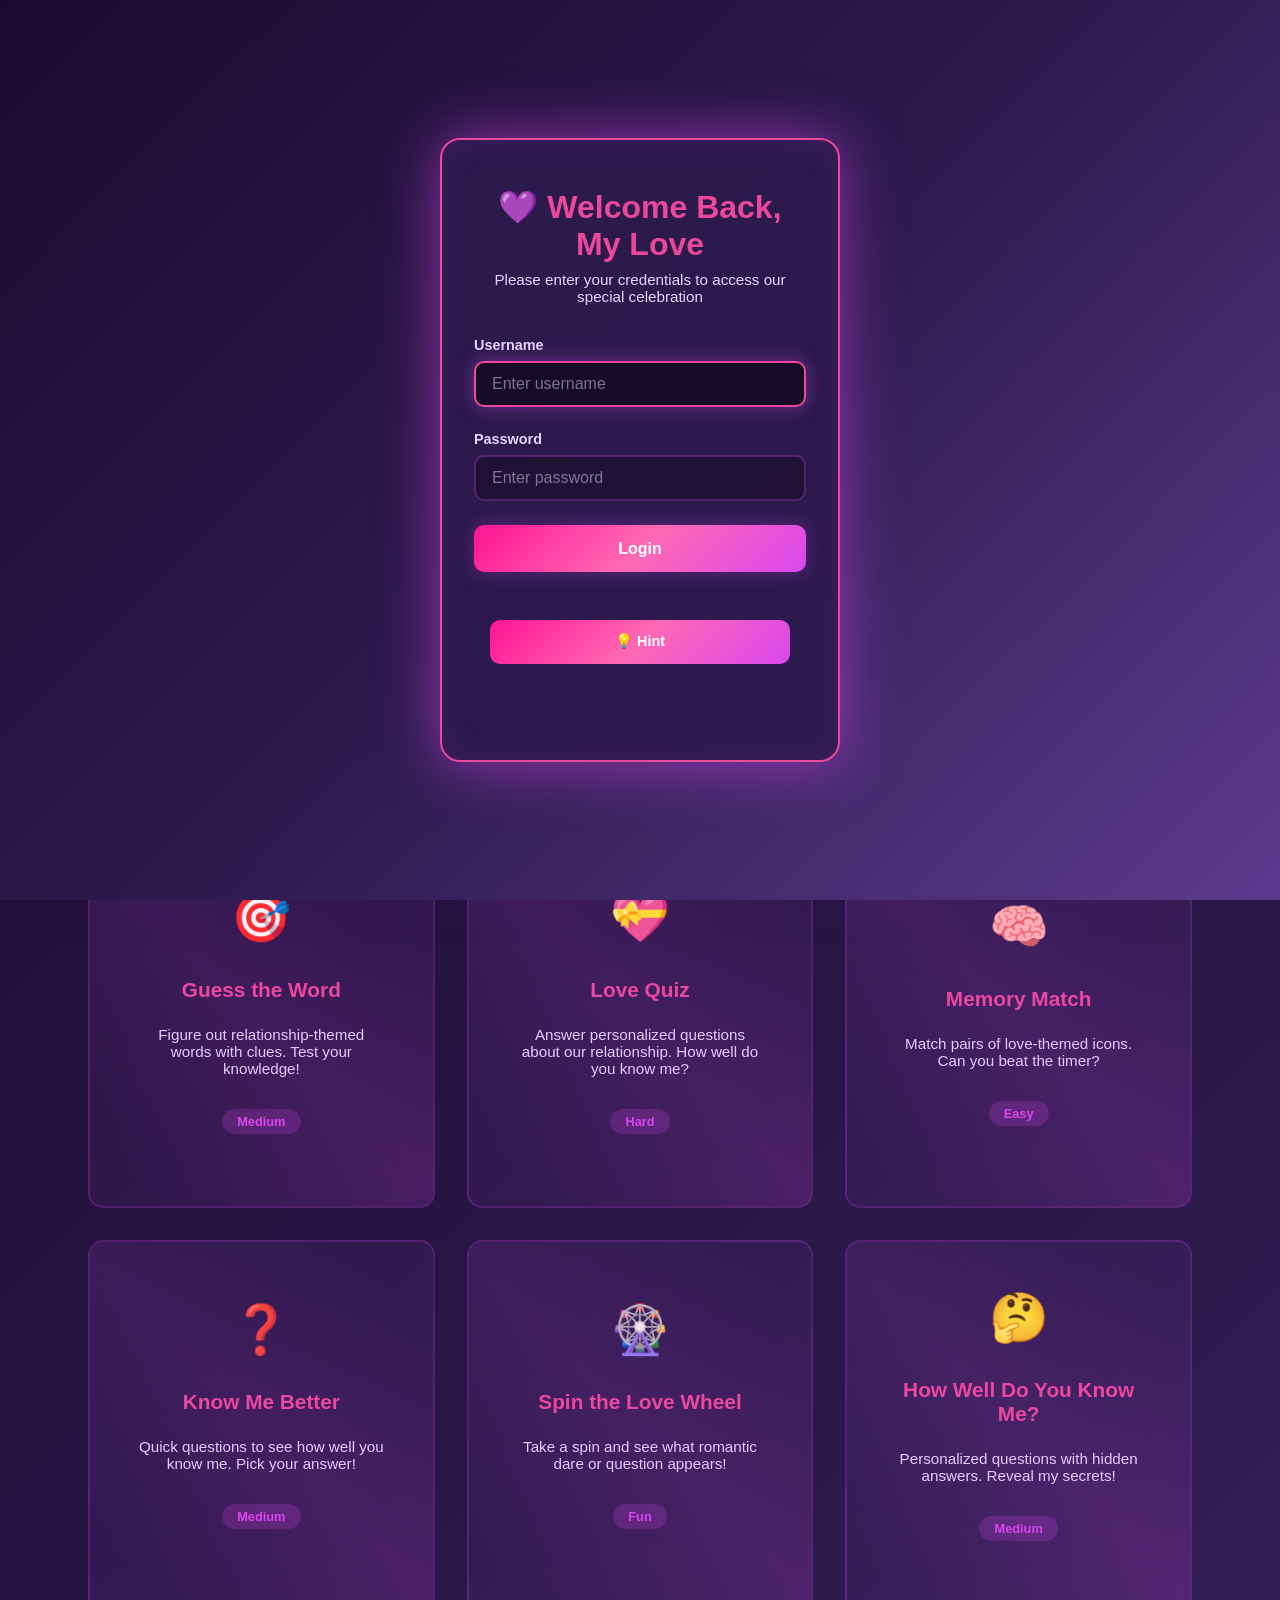
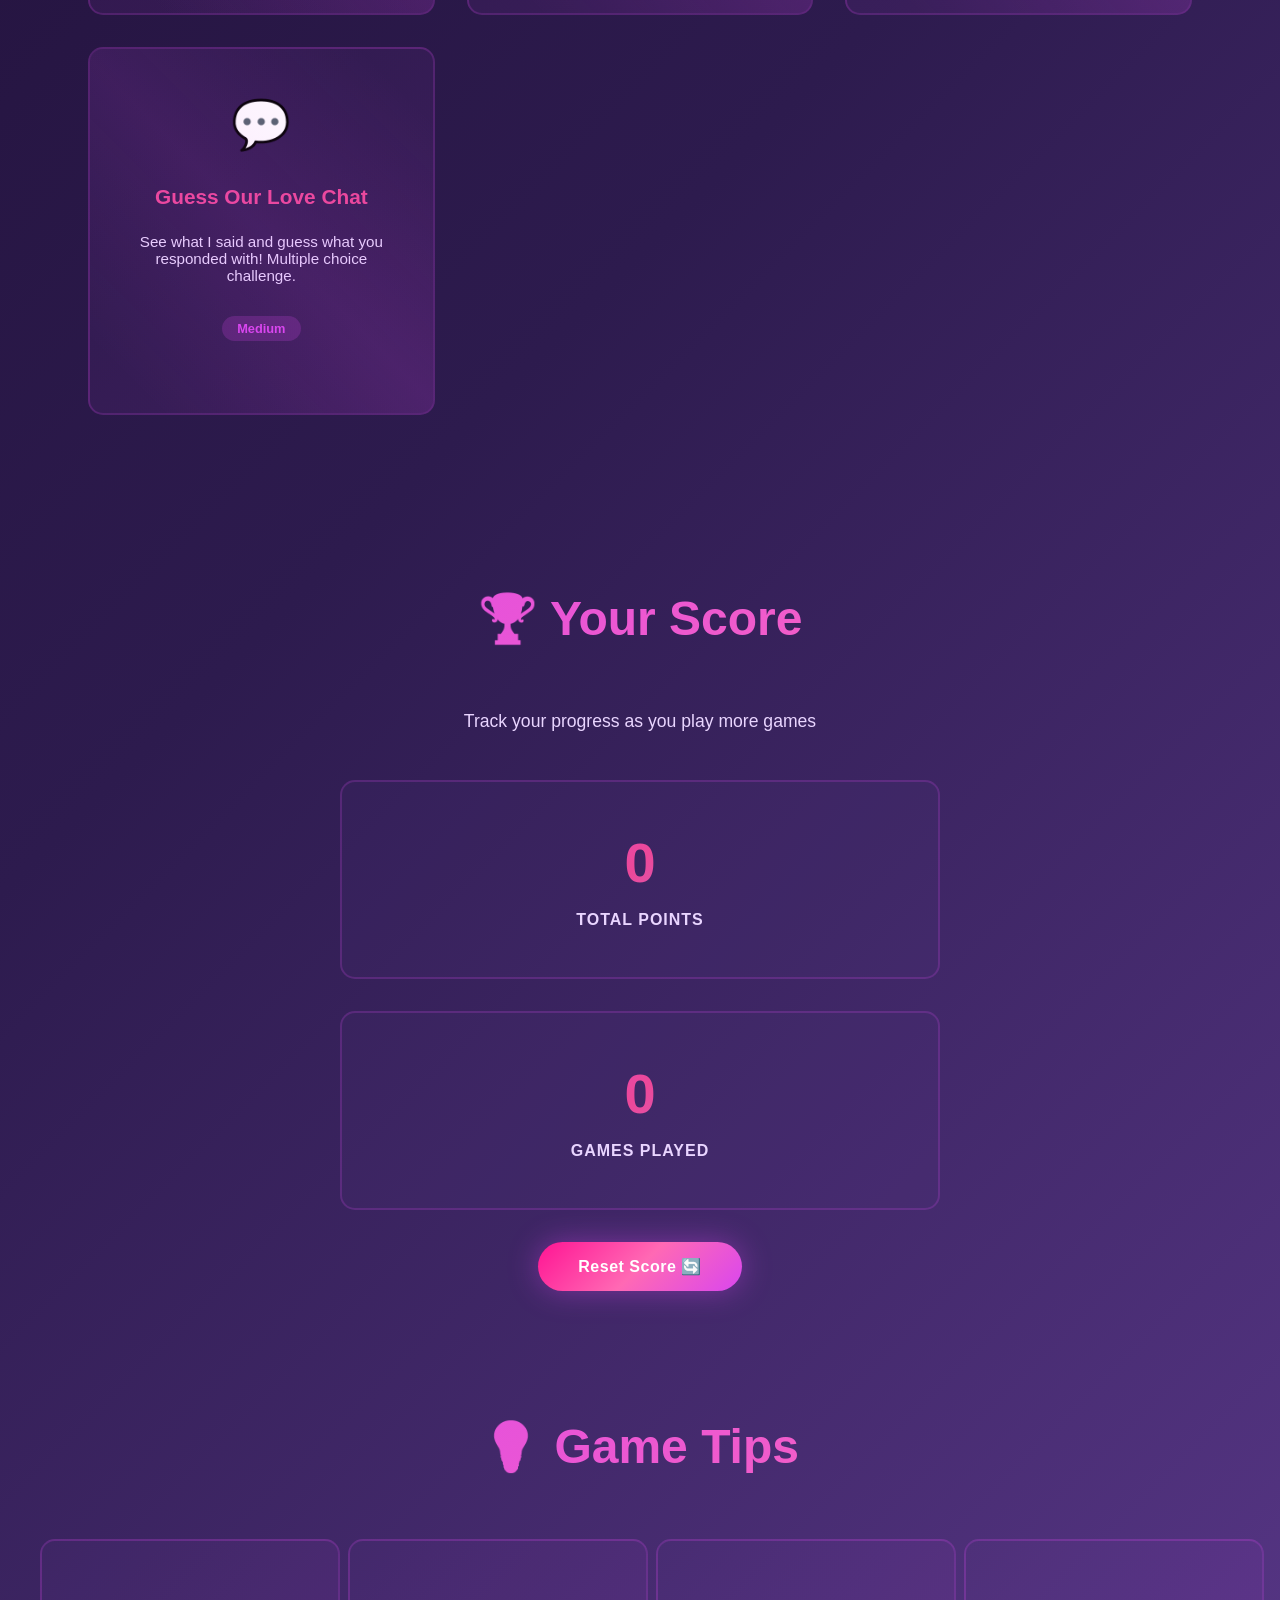
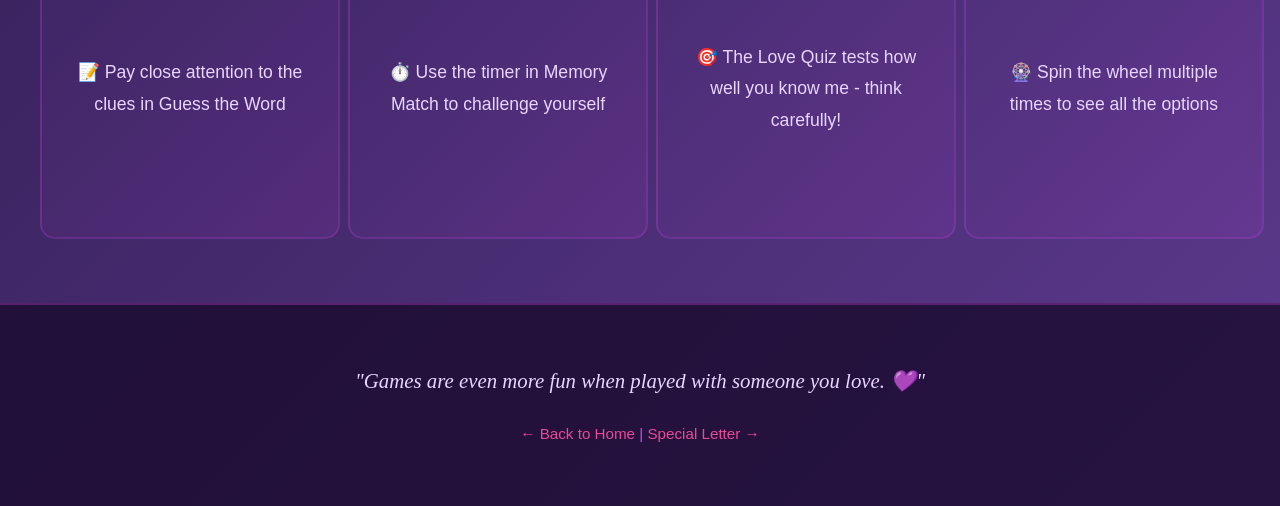
==== commit 024621d4: "Update fmt.Println message from 'Hello' to 'Goodbye'" ====
--- a/gamesUI.html
+++ b/gamesUI.html
@@ -12,6 +12,32 @@
   <link href="https://fonts.googleapis.com/css2?family=Poppins:wght@400;600;700;800&display=swap" rel="stylesheet">
 </head>
 <body>
+  <!-- Login Panel -->
+  <div class="login-panel hidden" id="loginPanel">
+    <div class="login-container">
+      <div class="login-header">
+        <h1>💜 Welcome Back, My Love</h1>
+        <p>Please enter your credentials to access our special celebration</p>
+      </div>
+      <form class="login-form" onsubmit="handleLogin(); return false;">
+        <div class="form-group">
+          <label for="username">Username</label>
+          <input type="text" id="username" placeholder="Enter username" required>
+        </div>
+        <div class="form-group">
+          <label for="password">Password</label>
+          <input type="password" id="password" placeholder="Enter password" required>
+        </div>
+        <button type="submit" class="login-button">Login</button>
+        <button type="button" class="hint-button" onclick="toggleHint()">💡 Hint</button>
+      </form>
+      <div class="hint-box hidden" id="hintBox">
+        <p><strong>Username:</strong> Alex</p>
+        <p><strong>Password:</strong> Biaca</p>
+      </div>
+    </div>
+  </div>
+
   <!-- Page Loader -->
   <div class="page-loader">
     <div class="loader-spinner"></div>
@@ -30,6 +56,7 @@
     </ul>
     <button class="mobile-menu-toggle">☰</button>
     <button class="music-toggle">🔇</button>
+    <button class="logout-toggle" onclick="handleLogout()">🚪</button>
   </nav>
 
   <main>
@@ -1108,4 +1135,4 @@
     }
   </script>
 </body>
-</html>+</html>
--- a/style.css
+++ b/style.css
@@ -82,7 +82,7 @@
   display: flex;
   justify-content: center;
   align-items: center;
-  z-index: 9999;
+  z-index: 10000;
   backdrop-filter: blur(5px);
   animation: fadeIn 0.5s ease;
 }
@@ -606,6 +606,27 @@
 .music-toggle:hover {
   background: rgba(217, 70, 239, 0.2);
   box-shadow: var(--glow-soft);
+}
+
+.logout-toggle {
+  width: 45px;
+  height: 45px;
+  border: 2px solid var(--neon-pink);
+  background: rgba(236, 72, 153, 0.1);
+  border-radius: 50%;
+  cursor: pointer;
+  display: flex;
+  align-items: center;
+  justify-content: center;
+  transition: var(--transition-normal);
+  font-size: 1.2rem;
+  animation: fadeInDown 0.6s ease 0.1s backwards;
+  margin-left: 10px;
+}
+
+.logout-toggle:hover {
+  background: rgba(236, 72, 153, 0.2);
+  box-shadow: 0 0 20px rgba(236, 72, 153, 0.4);
 }
 
 /* Mobile Navigation */
@@ -2014,6 +2035,13 @@
     font-size: 0.9rem;
   }
 
+  .logout-toggle {
+    width: 35px;
+    height: 35px;
+    font-size: 0.9rem;
+    margin-left: 5px;
+  }
+
   .mobile-menu-toggle {
     font-size: 1.2rem;
     min-width: 40px;
